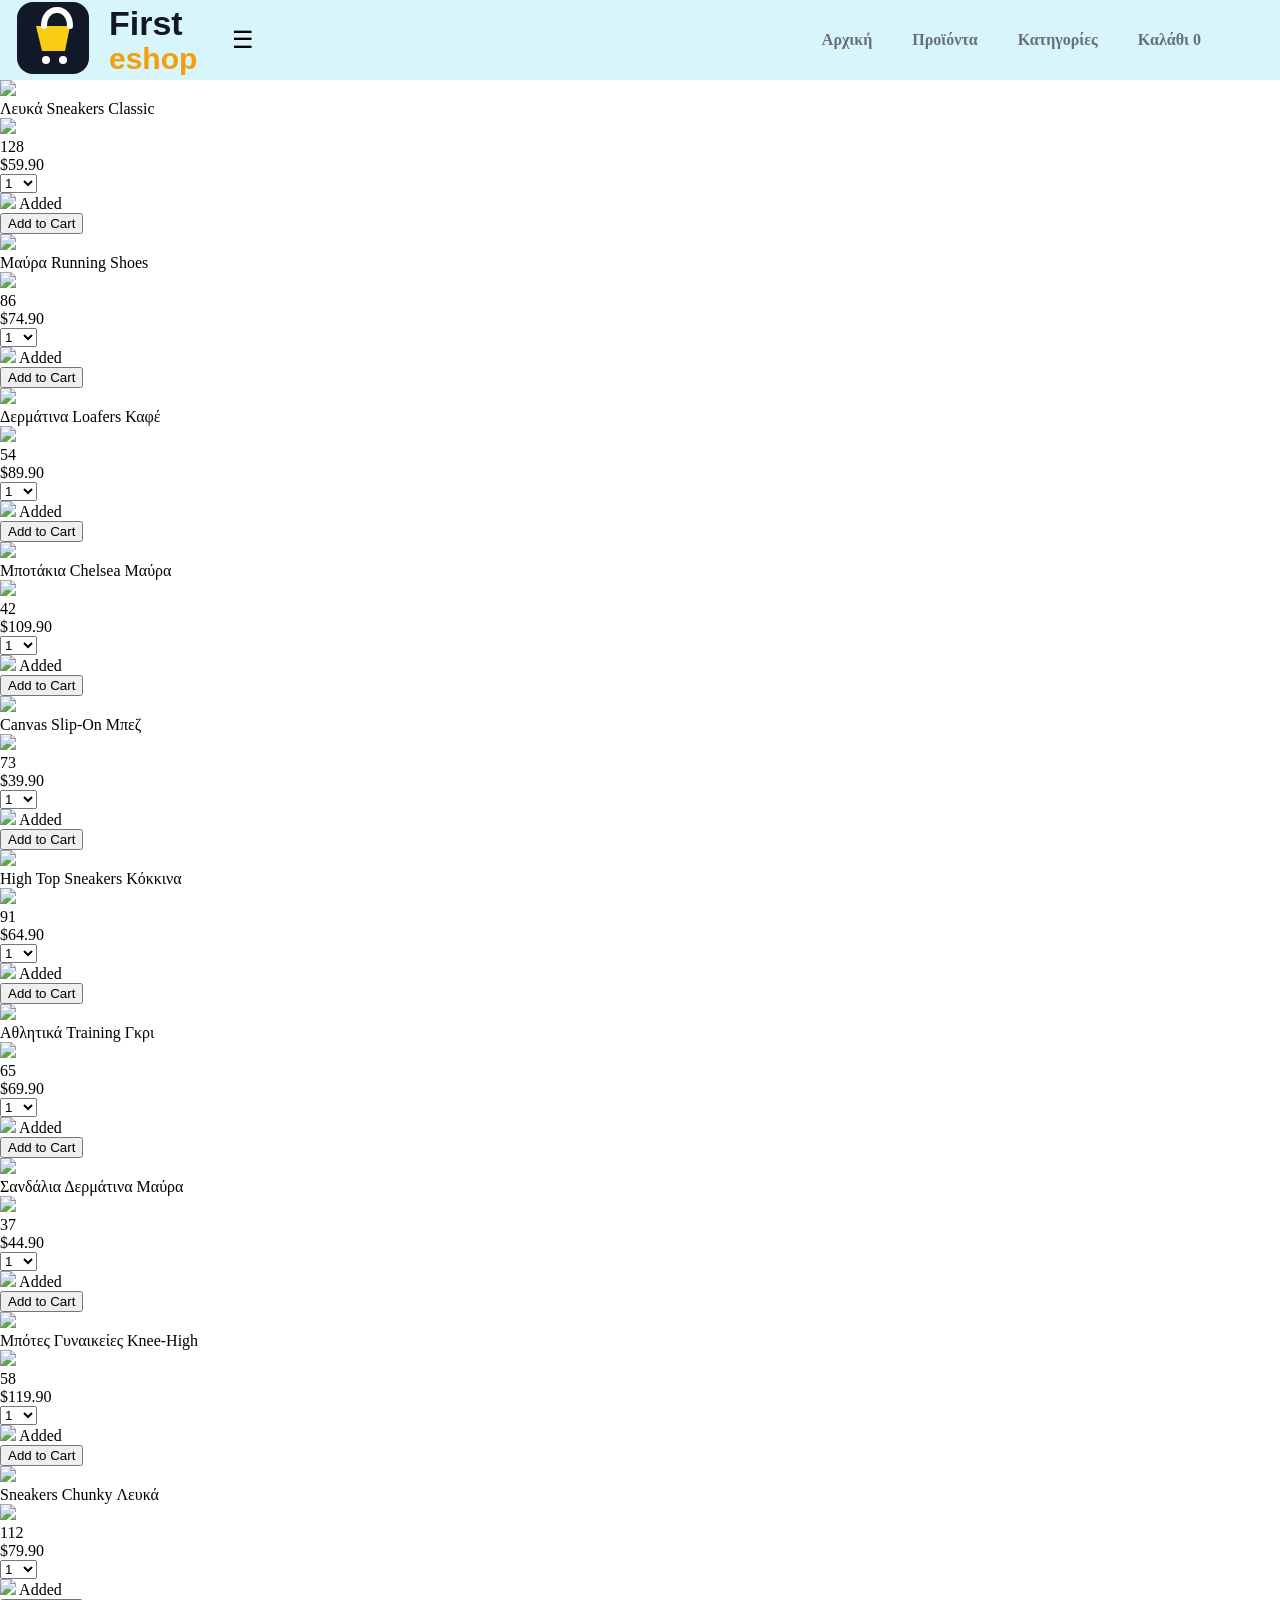
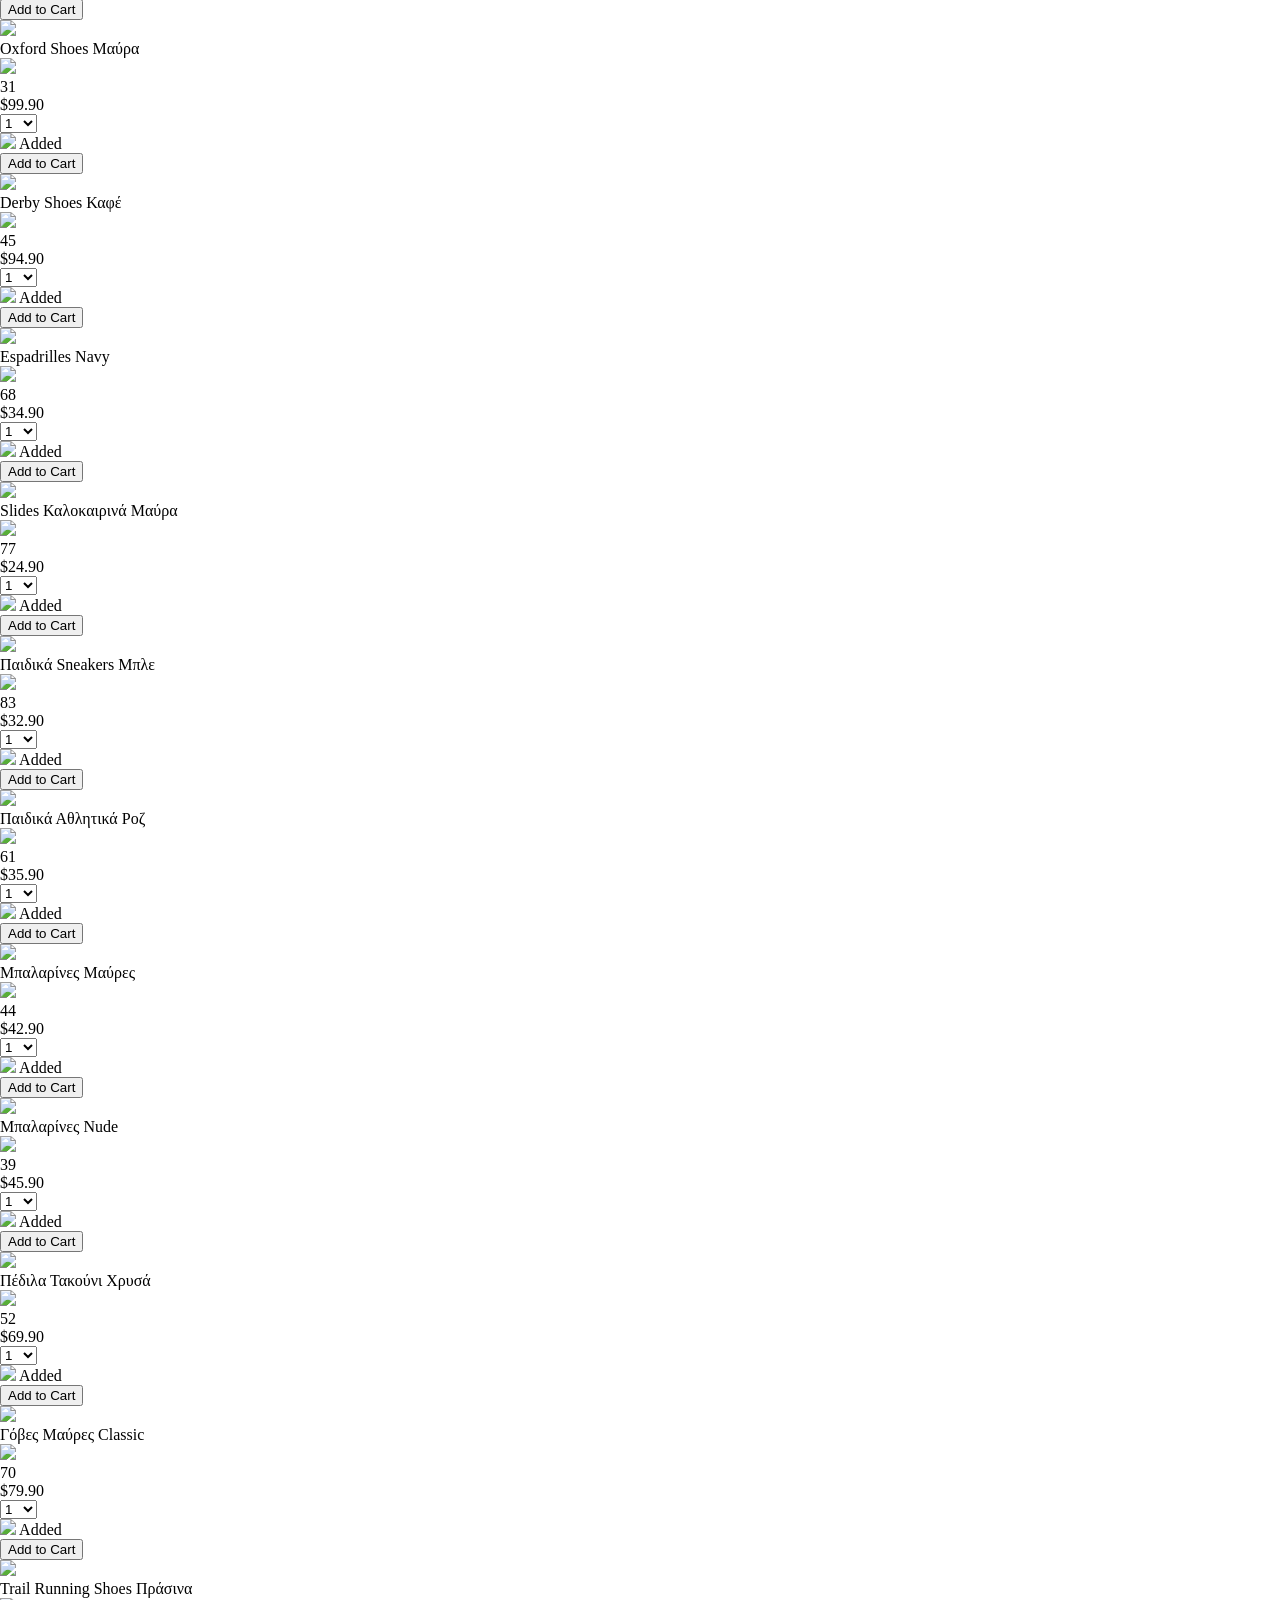
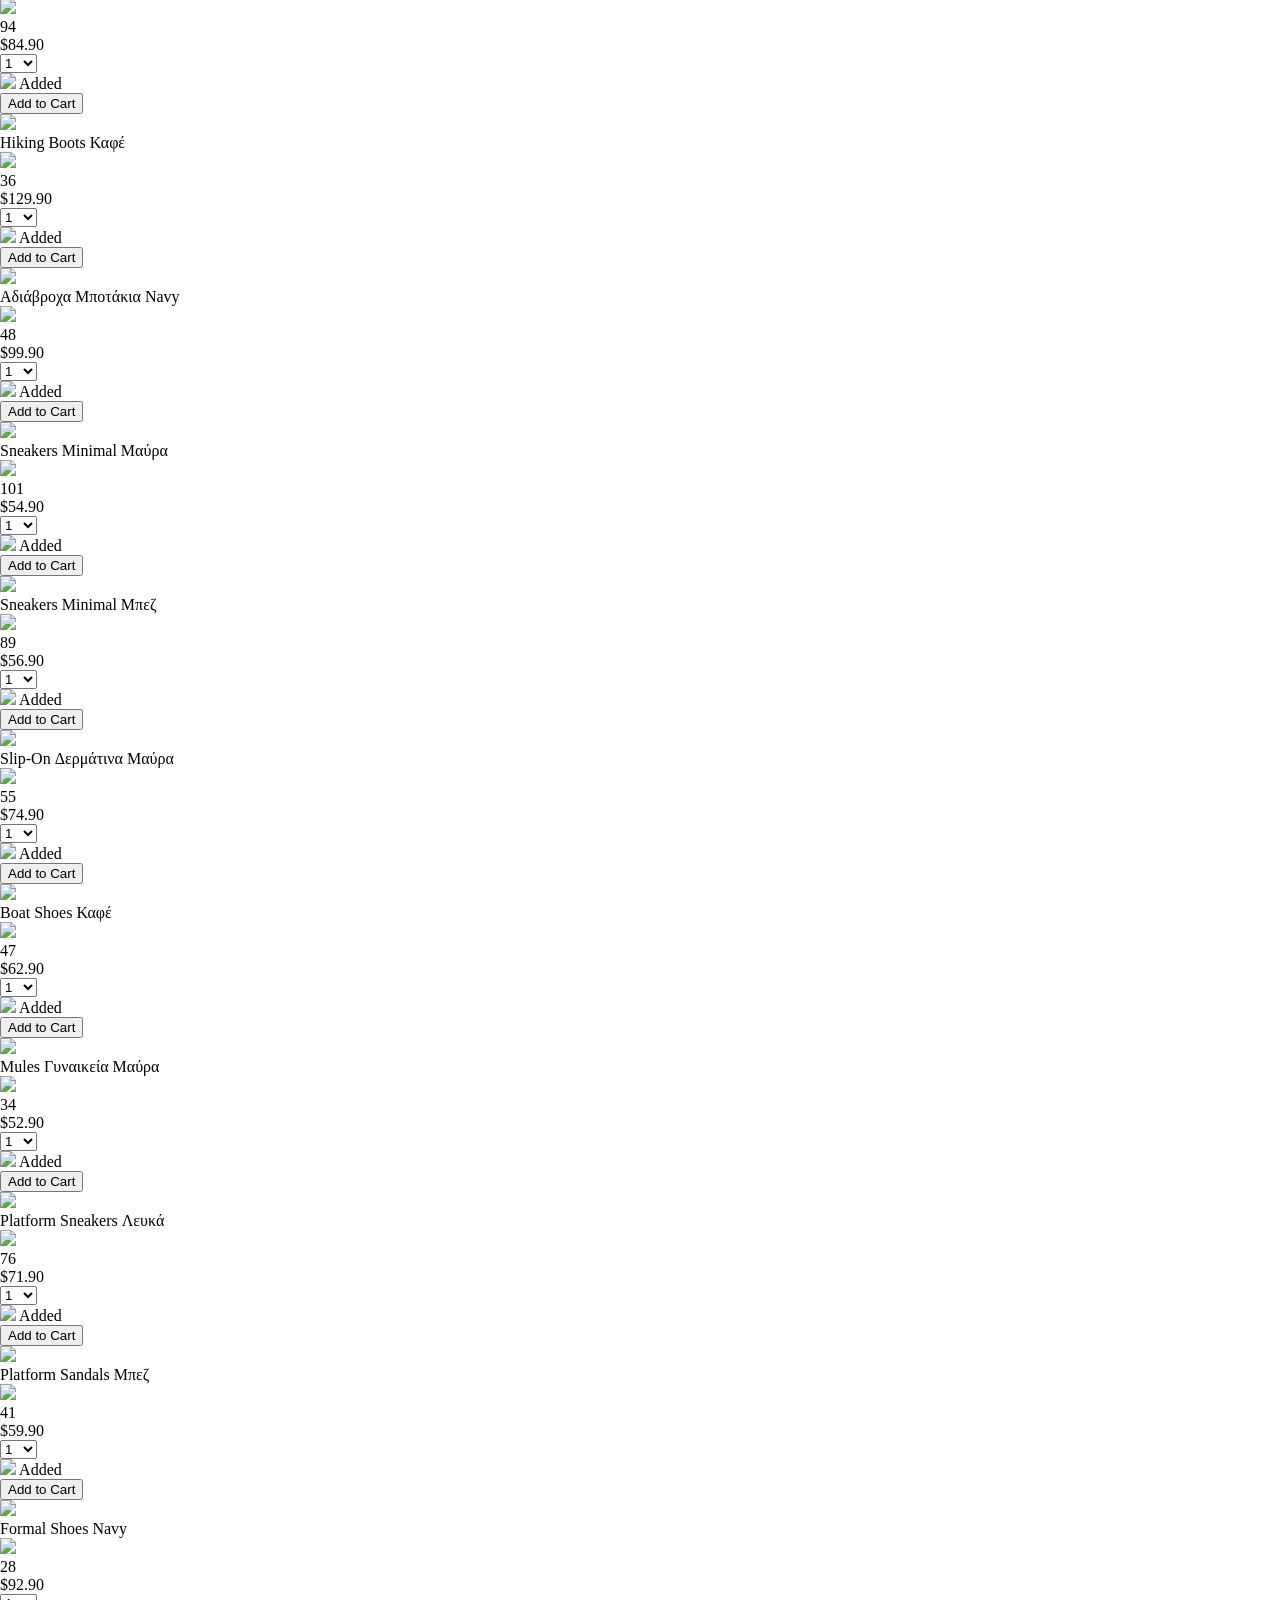
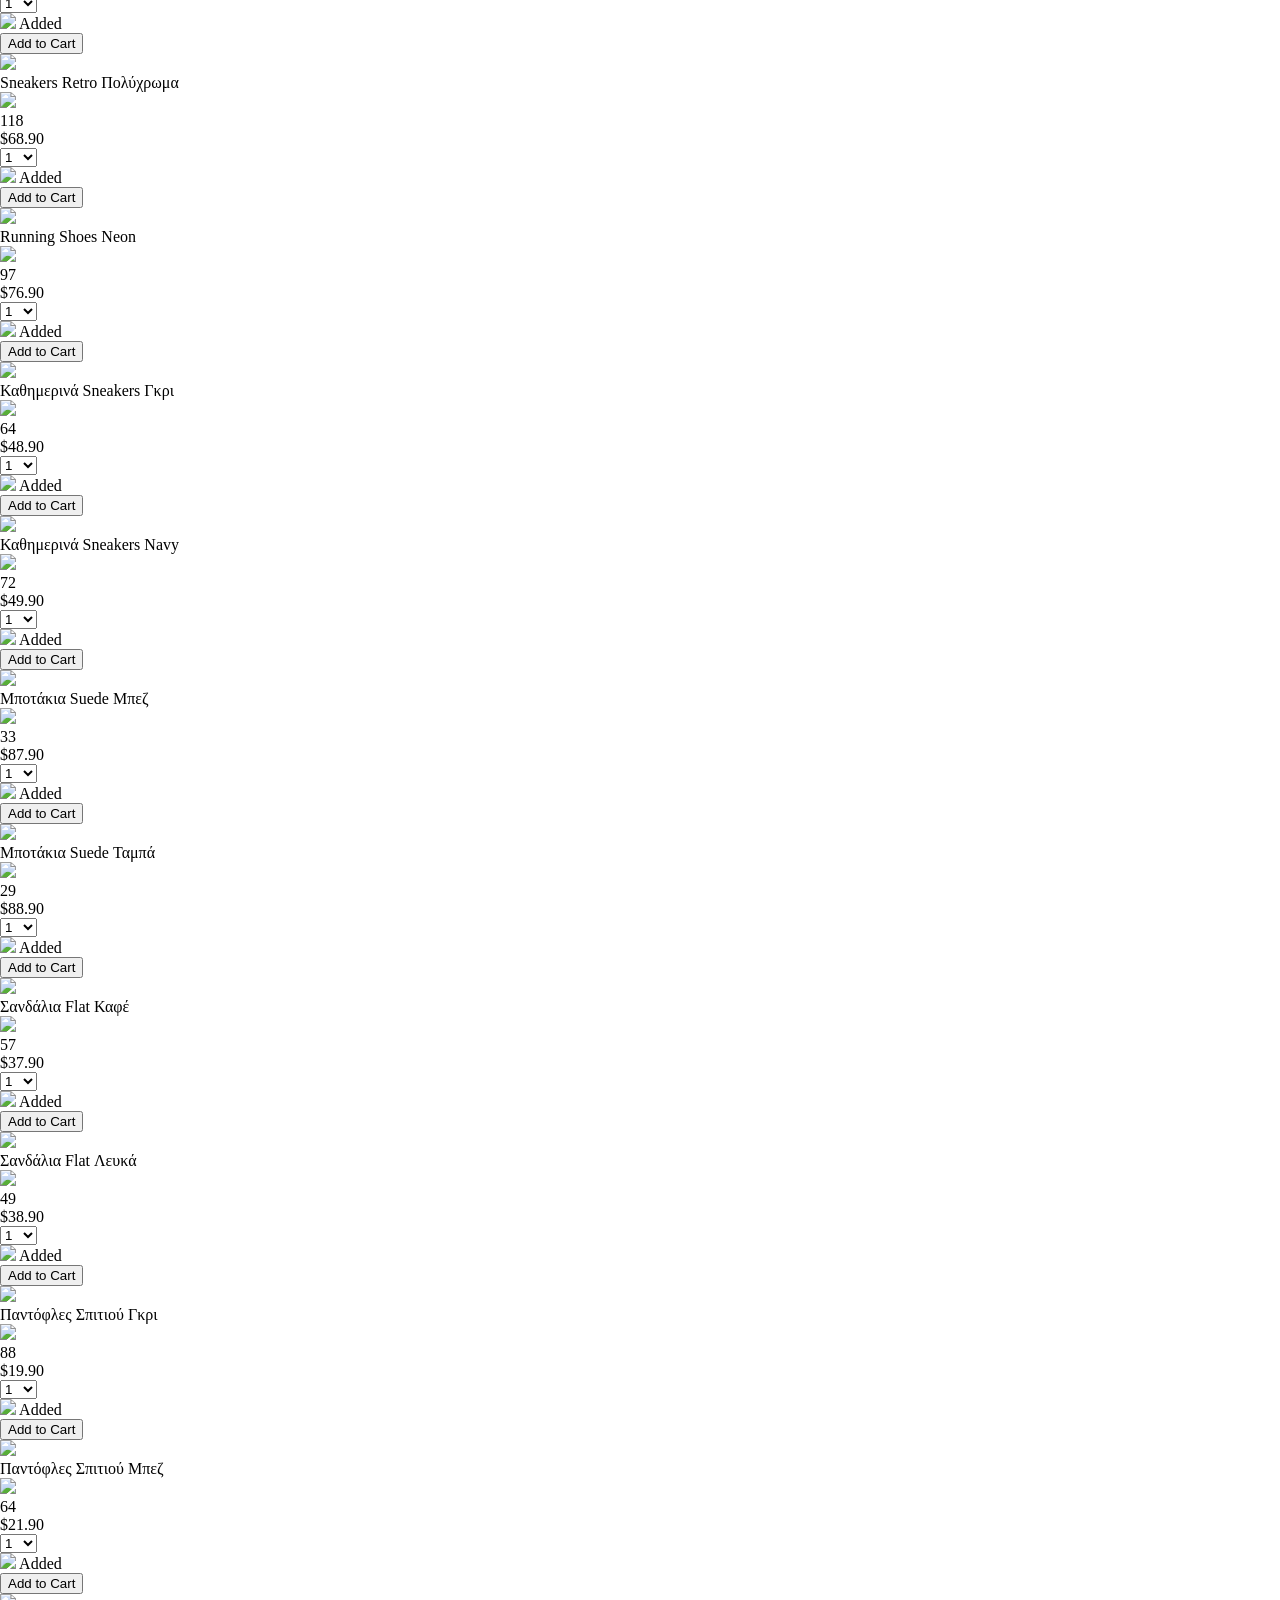
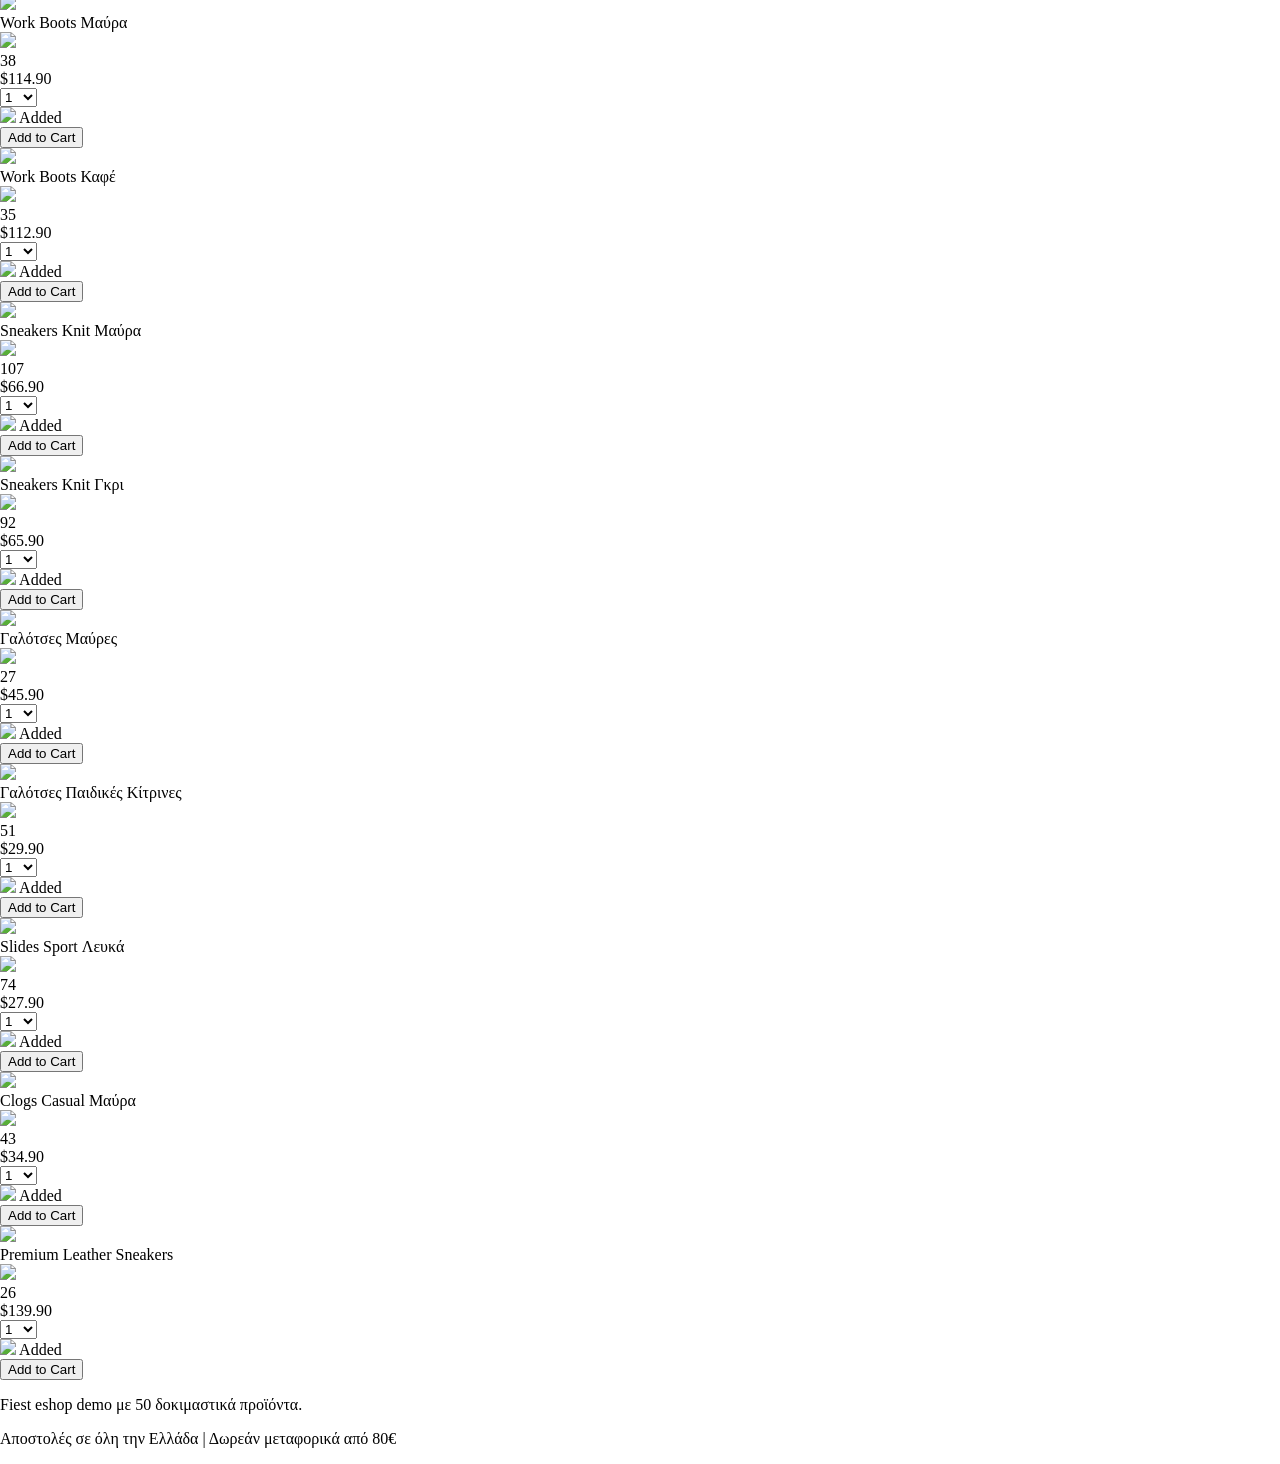
==== html/index.html @ 513ef684 "First steps" ====
<!doctype html>
<html lang="en">
<head>
  <meta charset="UTF-8">
  <meta name="viewport" content="width=device-width, initial-scale=1.0">
  <link rel="stylesheet" href="../styles/header.css">
  <title>Index</title>
</head>
<body>

   <header class="site-header">
    <div class="left-section-header"><a class="brand" href="#home" aria-label="Eshop αρχική">
      <img class="logo" src="../images/first-eshop-logo.svg" >
        
      </a>
      <button class="menu-toggle" id="menuToggle" aria-label="Άνοιγμα μενού" aria-expanded="false">☰</button></div>
      
      <nav class="main-nav" id="mainNav" aria-label="Κύριο μενού">
        <a href="#home">Αρχική</a>
        <a href="#products">Προϊόντα</a>
        <a href="#categories">Κατηγορίες</a>
        <a href="#cart">Καλάθι <span id="cartBadge" class="cart-badge">0</span></a>
      </nav>
    </header>

    <div class="product-grid">

    </div>

     <footer class="site-footer">
      <p>Fiest eshop demo με 50 δοκιμαστικά προϊόντα.</p>
      <p>Αποστολές σε όλη την Ελλάδα | Δωρεάν μεταφορικά από 80€</p>
    </footer>
    
    <script src="../scripts/index.js" type="module"></script>
</body>
</html>
---- styles/header.css ----
:root {
  --ink: #1f2528;
  --muted: #667075;
  --line: #d9dee0;
  --paper: #fffaf7;
  --surface: #ffffff;
  --coal: #121719;
  --coral: #d95546;
  --sage: #6d9275;
  --denim: #2f5c86;
  --gold: #bd8b2f;
  --shadow: 0 18px 45px rgba(31, 37, 40, 0.12);
}

.site-header{
  display:flex;
  align-items: center;
  position: sticky;
  background-color: rgb(215, 245, 250);
  min-height: 72px;
  justify-content: space-between;
  padding-left: 1vw;
  padding-right: 5vw;
  top: 0;
}

.left-section-header{
  display: flex;
  align-items: center;
  gap: 8px;
}

body {
  margin: 0;
  border-radius: 2px;
}

.main-nav{
  display: flex;
  gap:10px;
}

.main-nav a,
.menu-toggle{
  border-radius: 999px;
  background: transparent;
  cursor: pointer;
  border: 1px solid transparent;
  
}
.main-nav a:active{
  outline: 2px solid red;
  outline-offset: 3px;
}

.main-nav a {
  padding: 10px 14px;
  color: var(--muted);
  font-weight: 700;
}

* {
  box-sizing: border-box;
}

a {
  color: inherit;
  text-decoration: none;
}

.logo{
  width: 200px;
  height: auto;
  display: block;
  
}

.menu-toggle{
  width: 44px;
  height: 44px;
  font-size: 24px;
  display: flex;
  align-items: center;
  justify-content: center;
}
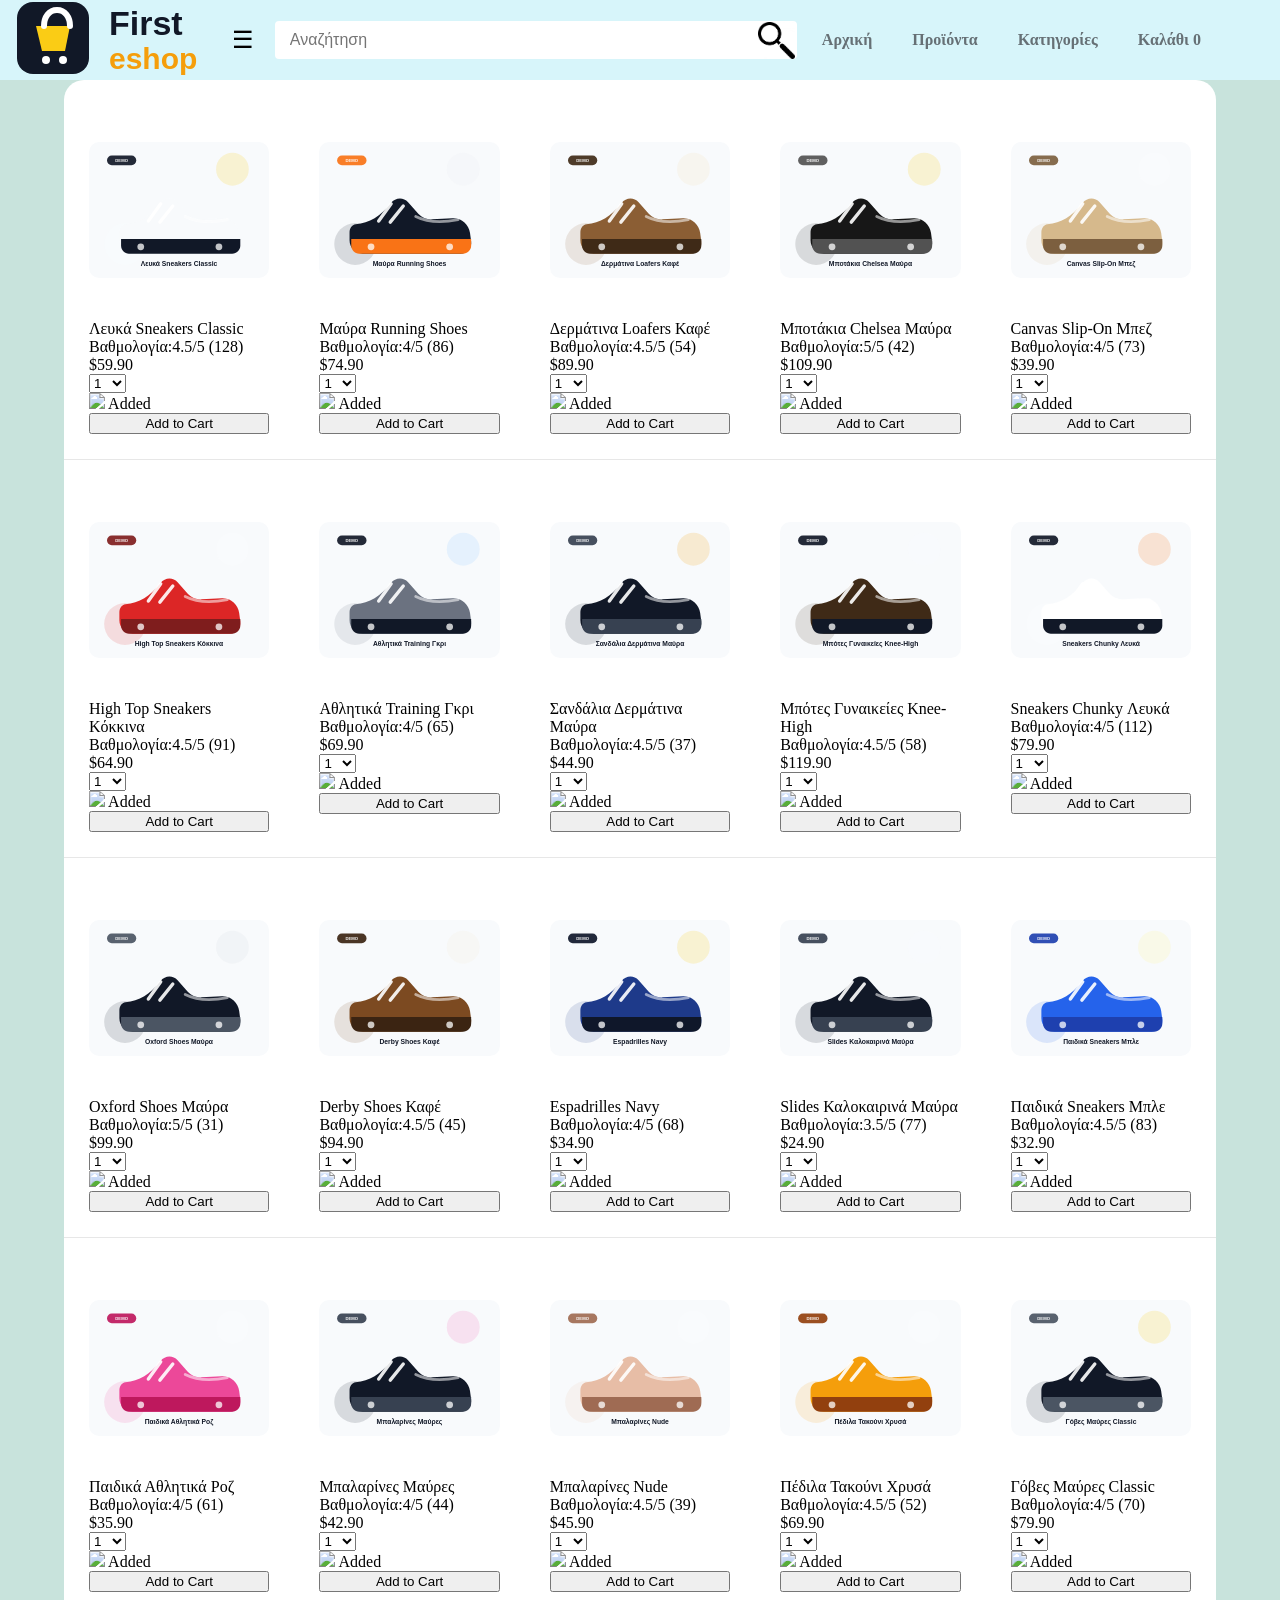
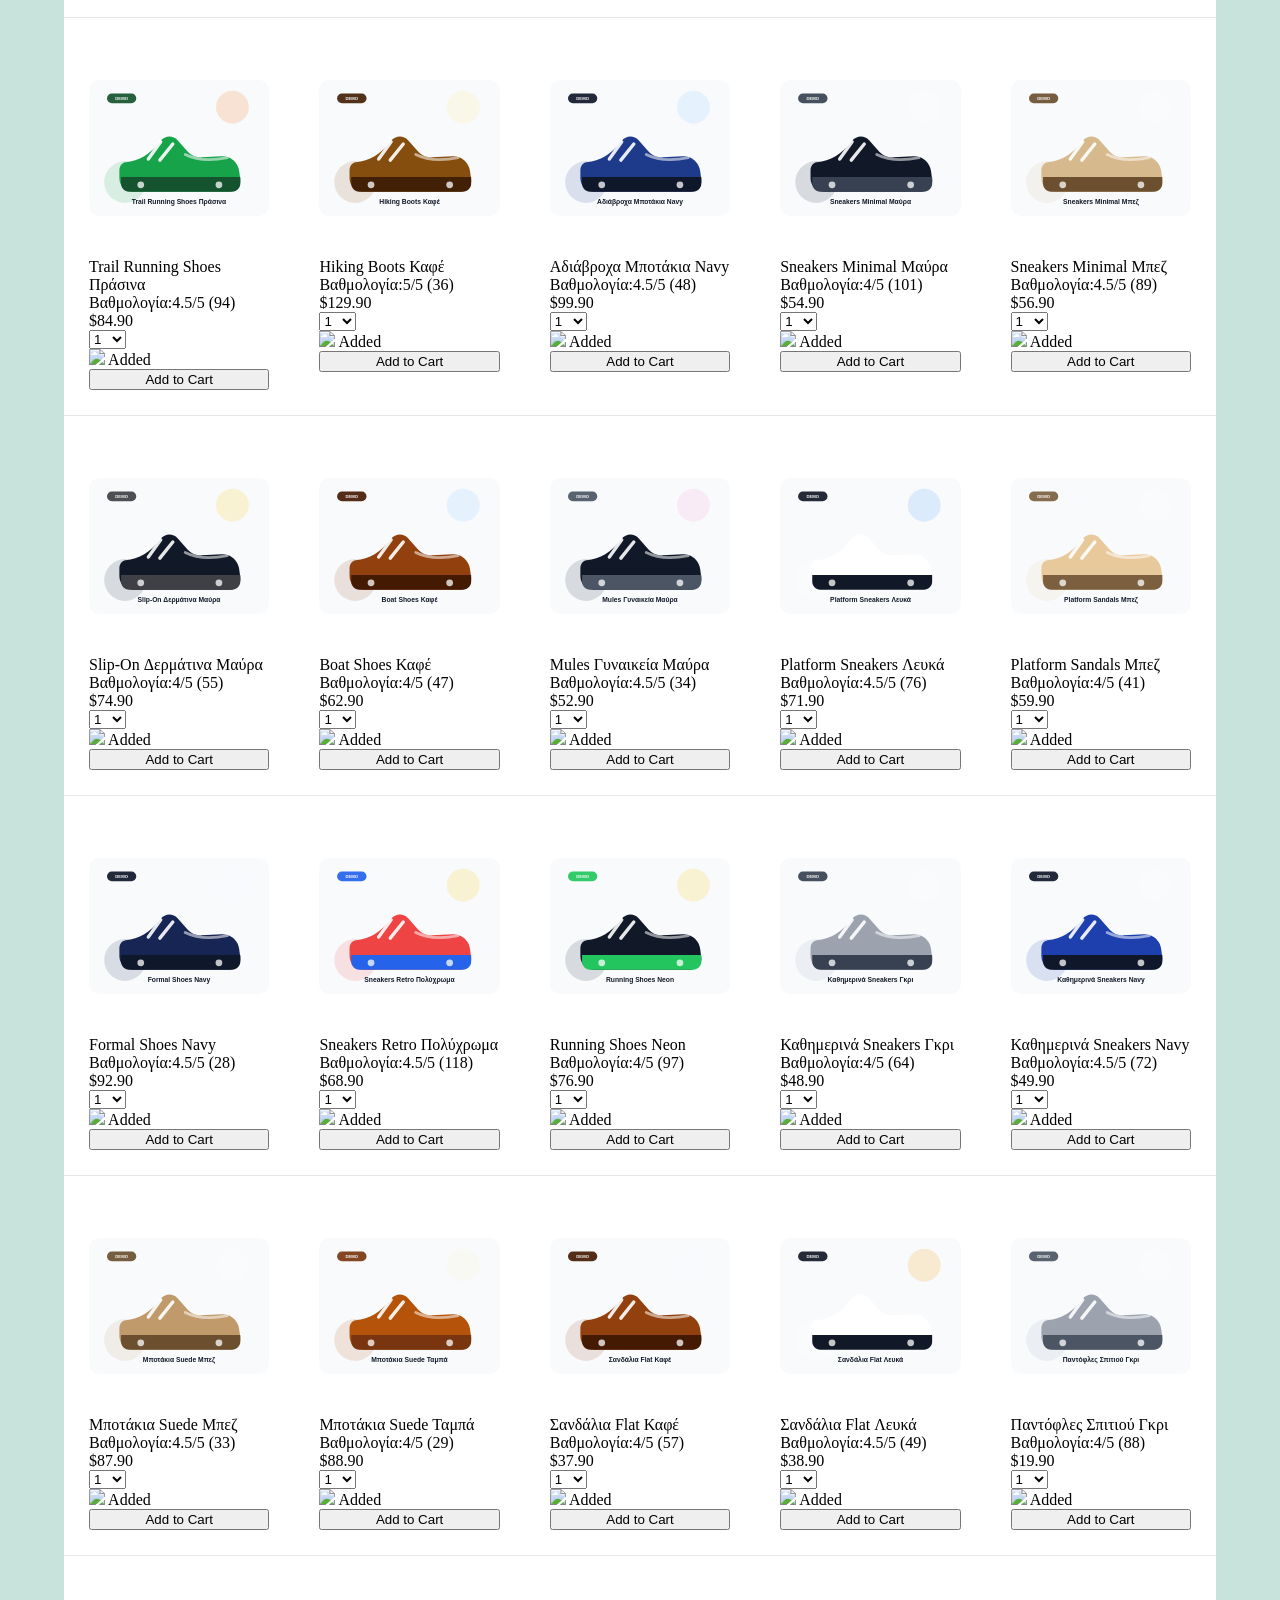
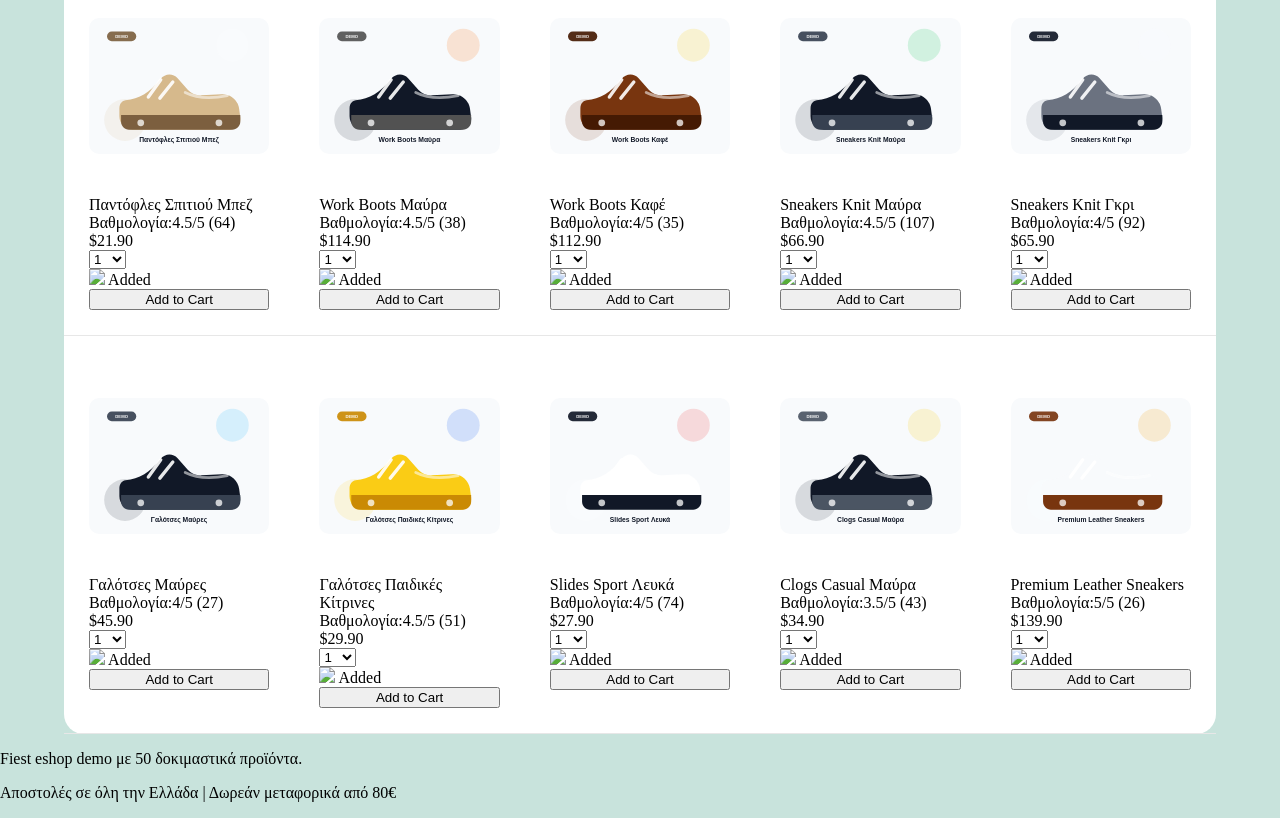
==== commit eb17cd76: "A stable stage" ====
--- a/html/index.html
+++ b/html/index.html
@@ -4,6 +4,7 @@
   <meta charset="UTF-8">
   <meta name="viewport" content="width=device-width, initial-scale=1.0">
   <link rel="stylesheet" href="../styles/header.css">
+  <link rel="stylesheet" href="../styles/index.css">
   <title>Index</title>
 </head>
 <body>
@@ -14,16 +15,20 @@
         
       </a>
       <button class="menu-toggle" id="menuToggle" aria-label="Άνοιγμα μενού" aria-expanded="false">☰</button></div>
-      
+      <div class ="search-box">
+        <input class="search-bar" type="text" placeholder ="Αναζήτηση" >
+        <button onclick="console.log('hello');" class="search-button"><img class="search-icon" src="../images/search-button.png" ></button>
+      </div>
+
       <nav class="main-nav" id="mainNav" aria-label="Κύριο μενού">
-        <a href="#home">Αρχική</a>
-        <a href="#products">Προϊόντα</a>
-        <a href="#categories">Κατηγορίες</a>
+        <a class= "nav1" href="#home">Αρχική</a>
+        <a class= "nav1" href="#products">Προϊόντα</a>
+        <a class= "nav1" href="#categories">Κατηγορίες</a>
         <a href="#cart">Καλάθι <span id="cartBadge" class="cart-badge">0</span></a>
       </nav>
     </header>
 
-    <div class="product-grid">
+    <div class="products-grid">
 
     </div>
 
--- a/styles/header.css
+++ b/styles/header.css
@@ -30,10 +30,7 @@
   gap: 8px;
 }
 
-body {
-  margin: 0;
-  border-radius: 2px;
-}
+
 
 .main-nav{
   display: flex;
@@ -82,4 +79,143 @@
   display: flex;
   align-items: center;
   justify-content: center;
-}+}
+
+@media (max-width: 900px) {
+  .site-header {
+    padding-left: 12px;
+    padding-right: 12px;
+  }
+
+  .logo {
+    width: 150px;
+  }
+
+  .main-nav {
+    gap: 4px;
+    margin-right:10%;
+  }
+
+  .main-nav .nav1 {
+    display:none;
+  }
+}
+
+@media (max-width: 700px) {
+  .site-header {
+    min-height: 64px;
+    padding-left: 10px;
+    padding-right: 10px;
+  }
+
+  .logo {
+    width: 120px;
+  }
+
+  .menu-toggle {
+    width: 40px;
+    height: 40px;
+    font-size: 22px;
+  }
+
+  .main-nav {
+    gap: 2px;
+  }
+
+  .main-nav a {
+    padding: 7px 8px;
+    font-size: 12px;
+  }
+}
+
+@media (max-width: 575px) {
+  .site-header {
+    padding-left: 8px;
+    padding-right: 8px;
+  }
+
+  .logo {
+    width: 90px;
+  }
+
+  .main-nav {
+    display: flex;
+    gap: 2px;
+  }
+
+  .main-nav a {
+    font-size: 10px;
+    padding: 6px 4px;
+  }
+  .search-bar,.search-button{
+    display:none;
+  }
+}
+
+@media (max-width: 420px) {
+  .site-header {
+    padding-left: 6px;
+    padding-right: 6px;
+  }
+
+  .logo {
+    width: 78px;
+  }
+
+  .left-section-header {
+    gap: 4px;
+  }
+
+  .main-nav {
+    display: flex;
+    gap: 1px;
+  }
+
+  .main-nav a {
+    font-size: 9px;
+    padding: 5px 3px;
+  }
+
+  .cart-badge {
+    font-size: 9px;
+  }
+
+}
+.search-box{
+  flex: 1;
+  max-width: 850px;
+  margin-left: 10px;
+  margin-right: 10px;
+  display: flex;
+}
+
+.search-bar{
+ 
+  flex: 1;
+  width: 0;
+  font-size: 16px;
+  height: 38px;
+  padding-left: 15px;
+  border: none;
+  border-top-left-radius: 4px;
+  border-bottom-left-radius: 4px;
+  border-top-right-radius: 0;
+  border-bottom-right-radius: 0
+}
+.search-button{
+ background-color: white;
+  border: none;
+  width: 45px;
+  height: 38px;
+  border-top-right-radius: 4px;
+  border-bottom-right-radius: 4px;
+  flex-shrink: 0;
+
+}
+
+
+.search-icon{
+  height: 38px;
+  padding-bottom: 1px;
+  cursor: pointer;
+}
--- a/styles/index.css
+++ b/styles/index.css
@@ -0,0 +1,98 @@
+body {
+  margin: 0;
+  background-color: rgba(0, 128, 96, 0.217);
+  
+}
+
+.products-grid {
+  display: grid;
+  grid-template-columns: repeat(8, 1fr);
+  width: 90%;
+  background-color: white;
+  margin: 0 auto;
+  border-radius: 20px;
+  max-width: 100%;
+}
+
+@media (max-width: 2000px) {
+  .products-grid {
+    grid-template-columns: repeat(7, 1fr);
+    
+  }
+}
+
+/* This @media means when the screen width is 1600px or
+   less, we will divide the grid into 6 columns. */
+@media (max-width: 1600px) {
+  .products-grid {
+    grid-template-columns: repeat(6, 1fr);
+    
+  }
+}
+
+@media (max-width: 1300px) {
+  .products-grid {
+    grid-template-columns: repeat(5, 1fr);
+    
+  }
+}
+
+@media (max-width: 1000px) {
+  .products-grid {
+    grid-template-columns: repeat(4, 1fr);
+    
+  }
+}
+
+@media (max-width: 800px) {
+  .products-grid {
+    grid-template-columns: repeat(3, 1fr);
+    
+  }
+}
+
+@media (max-width: 575px) {
+  .products-grid {
+    grid-template-columns: repeat(2, 1fr);
+    
+  }
+}
+
+@media (max-width: 450px) {
+  .products-grid {
+    grid-template-columns: 1fr;
+    
+  }
+}
+
+.product-container{
+  padding-top: 40px;
+  padding-bottom: 25px;
+  padding-left: 25px;
+  padding-right: 25px;
+
+   
+  border-bottom: 1px solid rgb(231, 231, 231);
+
+  display: flex;
+  flex-direction: column;
+}
+
+.product-image-container {
+  display: flex;
+  justify-content: center;
+  align-items: center;
+
+  height: 180px;
+  margin-bottom: 20px;
+ 
+}
+
+.product-image {
+  /* Images will overflow their container by default. To
+    prevent this, we set max-width and max-height to 100%
+    so they stay inside their container. */
+  max-width: 100%;
+  max-height: 100%;
+}
+
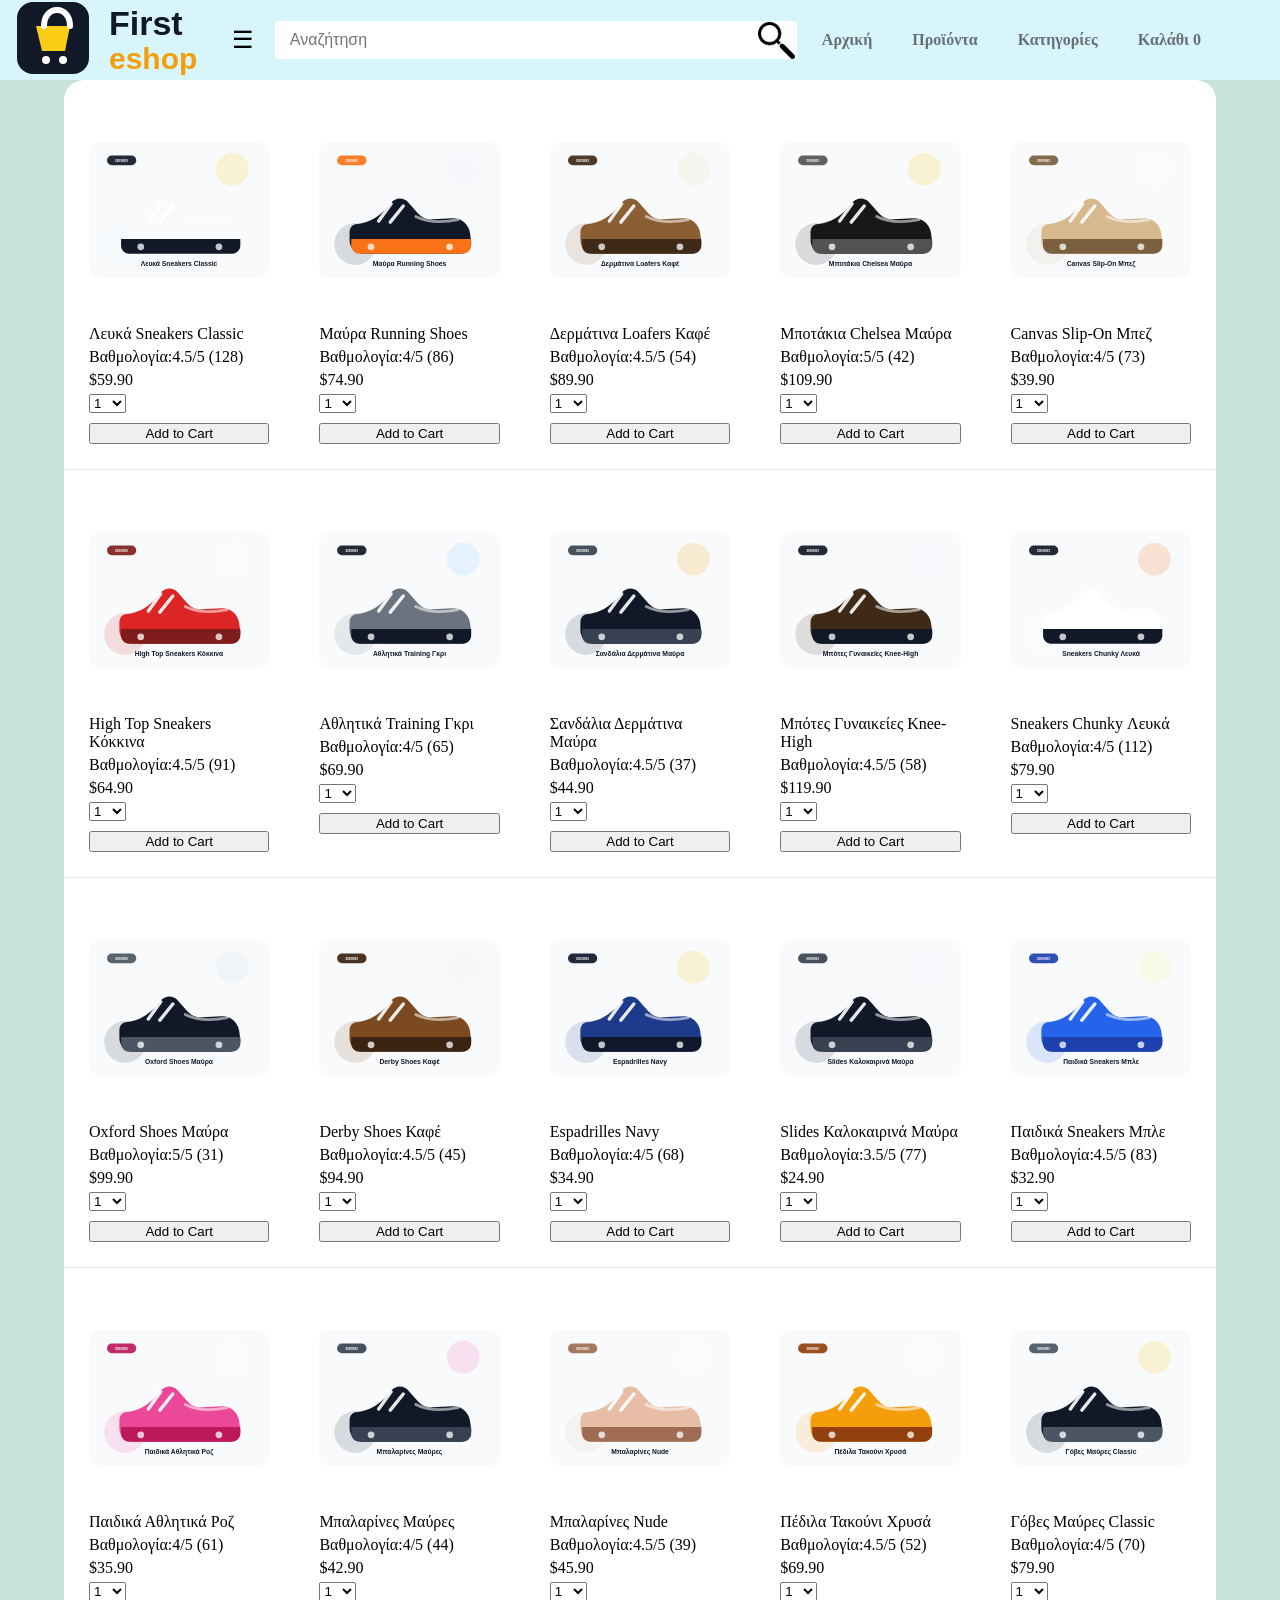
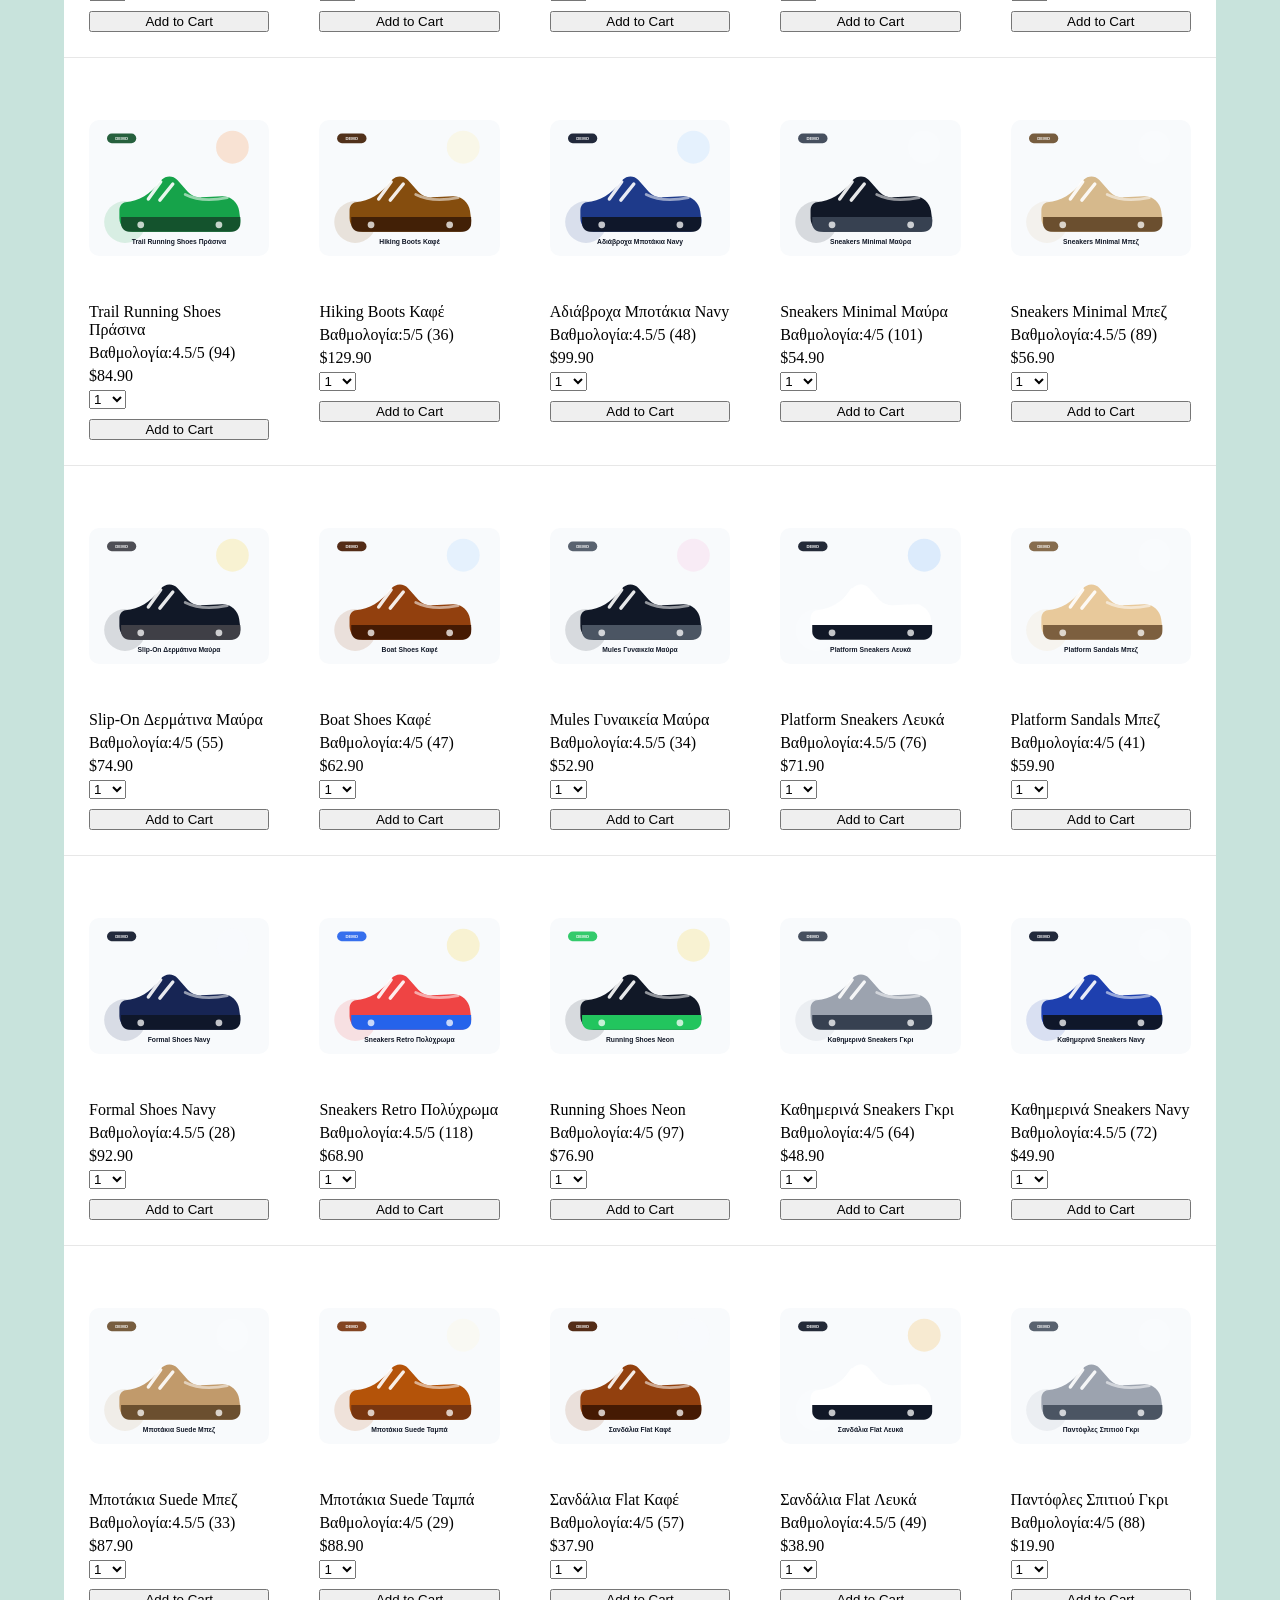
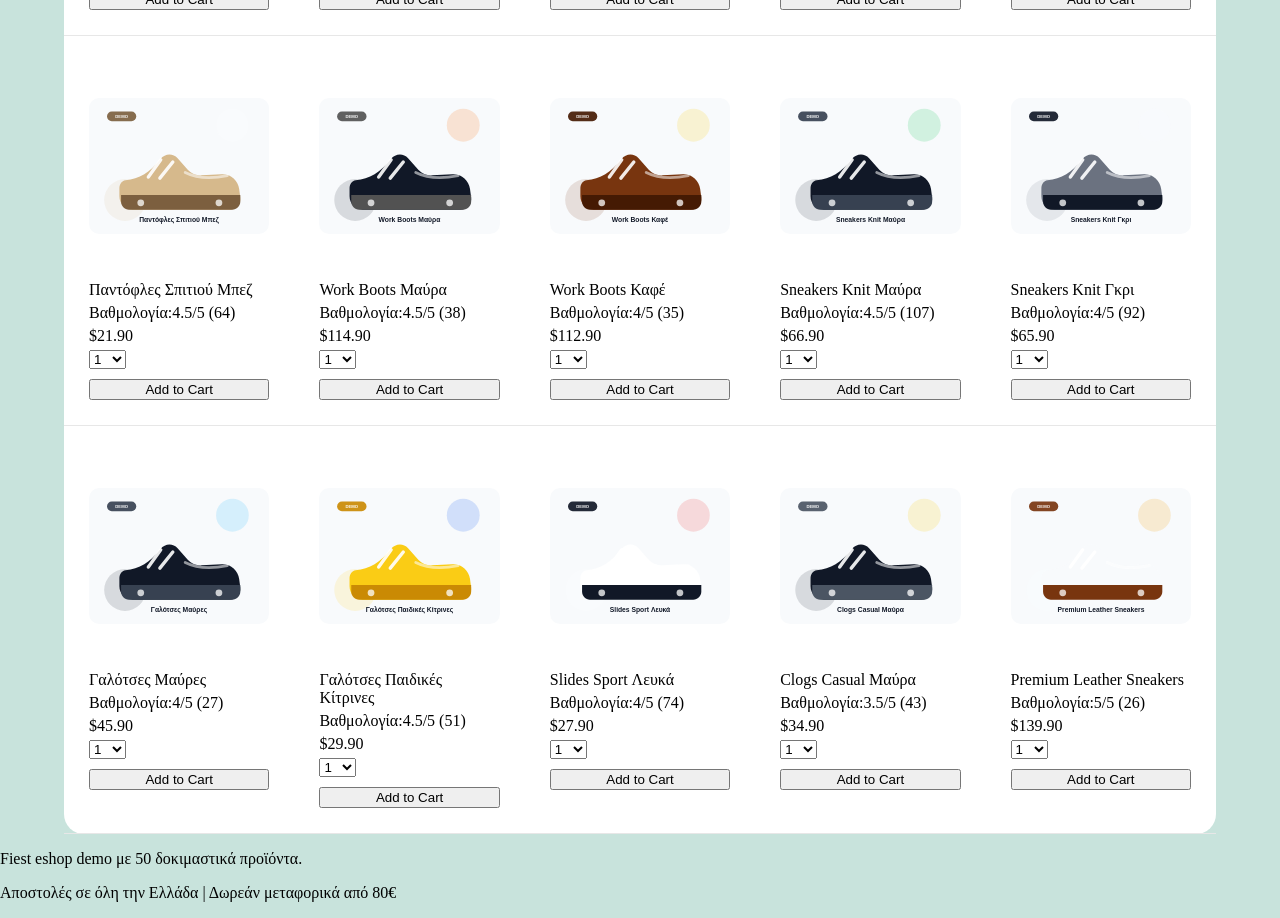
==== commit 8a690d44: "added button and add to cart" ====
--- a/html/index.html
+++ b/html/index.html
@@ -24,7 +24,7 @@
         <a class= "nav1" href="#home">Αρχική</a>
         <a class= "nav1" href="#products">Προϊόντα</a>
         <a class= "nav1" href="#categories">Κατηγορίες</a>
-        <a href="#cart">Καλάθι <span id="cartBadge" class="cart-badge">0</span></a>
+        <a href="#cart">Καλάθι <span id="cartBadge" class="js-cart-quantity">0</span></a>
       </nav>
     </header>
 
--- a/styles/header.css
+++ b/styles/header.css
@@ -147,12 +147,10 @@
     font-size: 10px;
     padding: 6px 4px;
   }
-  .search-bar,.search-button{
-    display:none;
-  }
-}
-
-@media (max-width: 420px) {
+  
+}
+
+@media (max-width: 350px) {
   .site-header {
     padding-left: 6px;
     padding-right: 6px;
@@ -180,6 +178,9 @@
     font-size: 9px;
   }
 
+  .search-bar,.search-button{
+    display:none;
+  }
 }
 .search-box{
   flex: 1;
--- a/styles/index.css
+++ b/styles/index.css
@@ -76,6 +76,7 @@
 
   display: flex;
   flex-direction: column;
+  gap:5px;
 }
 
 .product-image-container {
@@ -96,3 +97,22 @@
   max-height: 100%;
 }
 
+.added-icon {
+  width: 90px;
+  height: auto;
+  margin-right:0px;
+  
+}
+
+.added-to-cart-inactive{
+  display: none;
+}
+
+.added-to-cart-active{
+  display:block;
+}
+
+.product-quantity-container{
+  display:flex;
+  gap: 10px;
+}
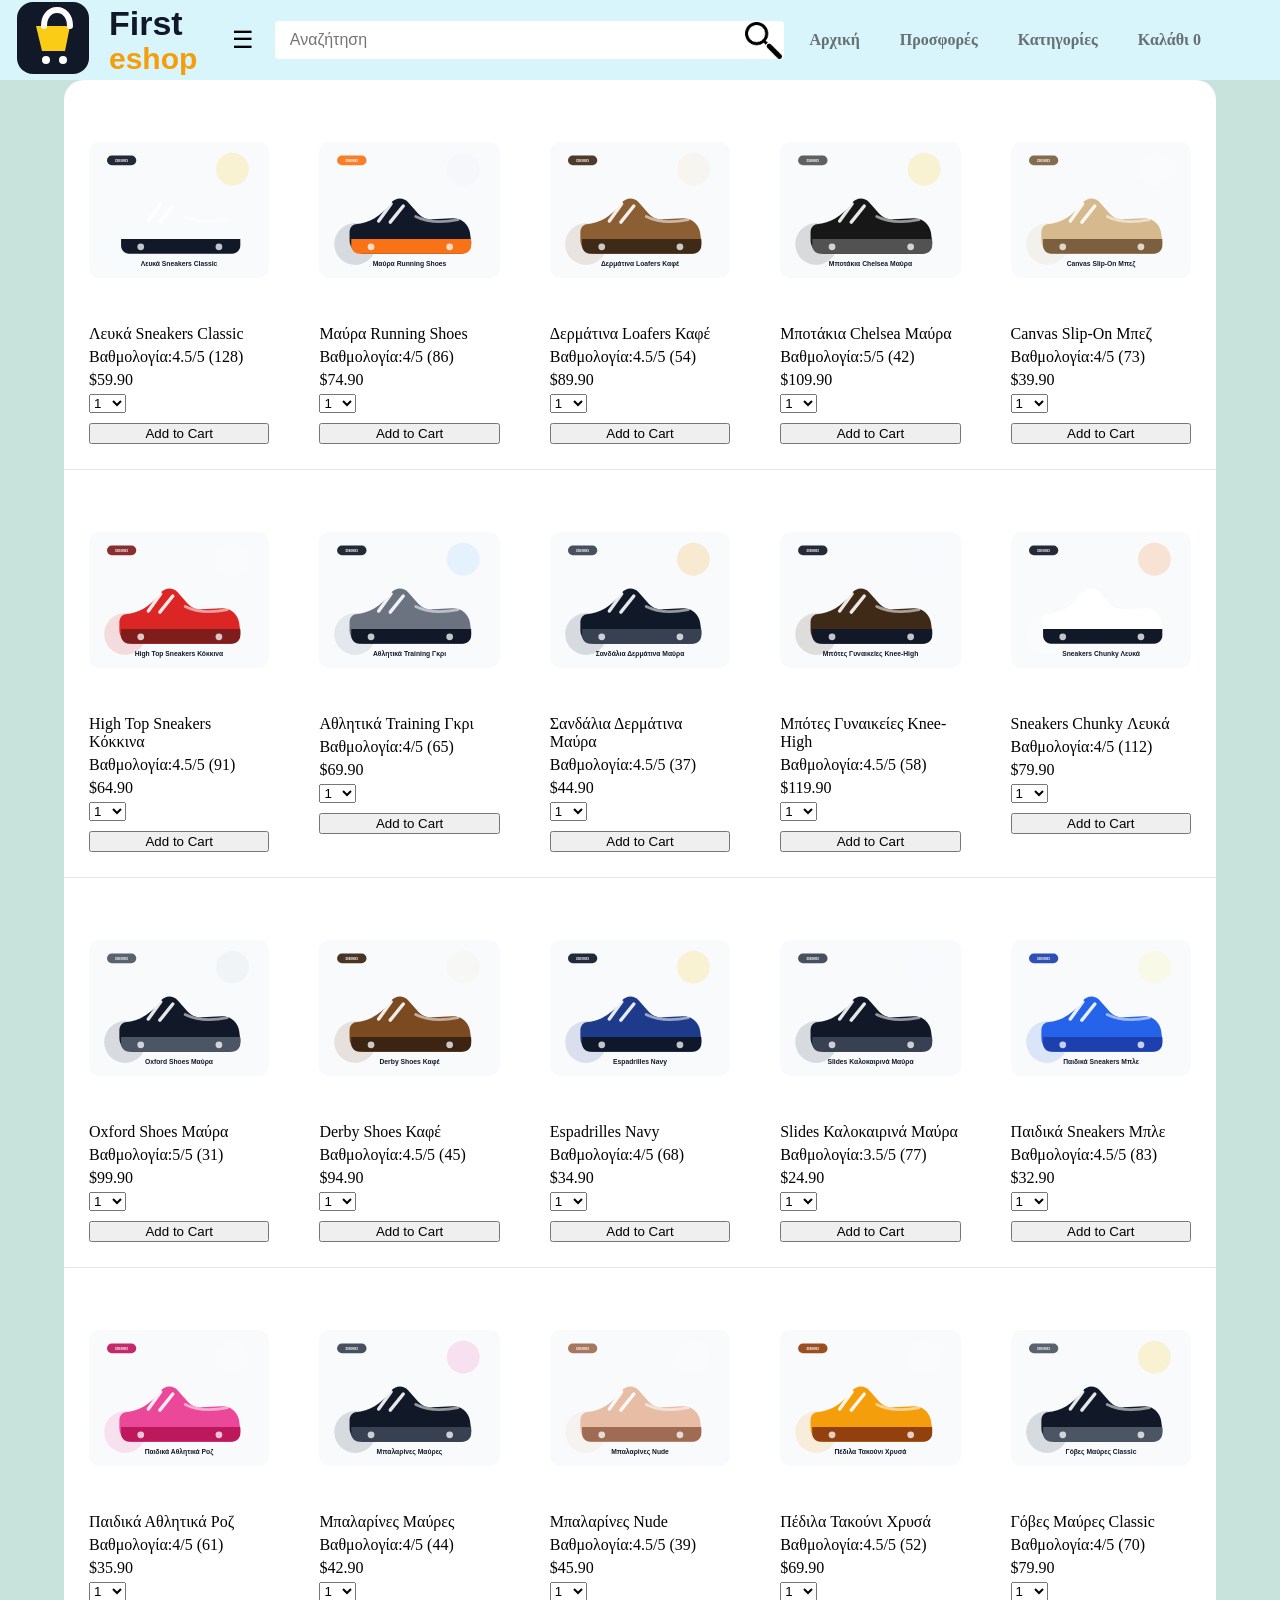
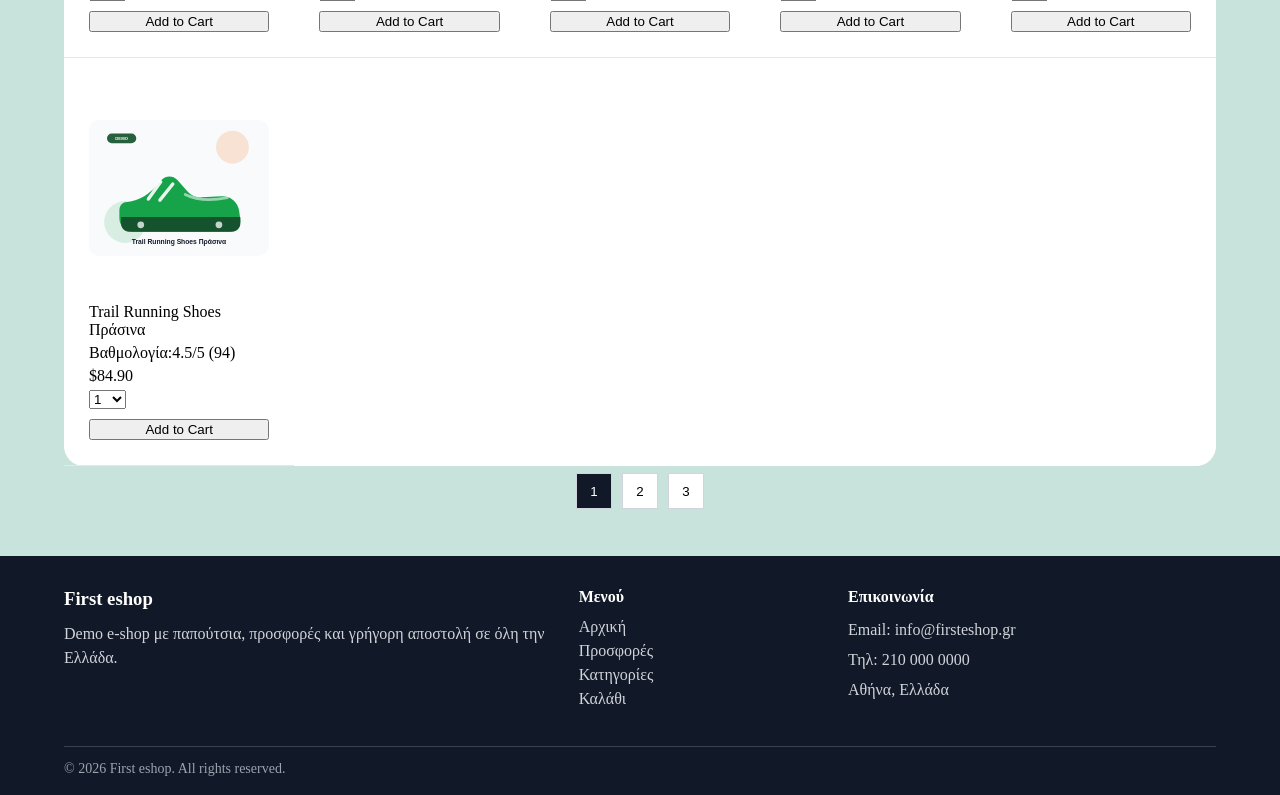
==== commit cd6feffb: "Fully functional quantities and pagination" ====
--- a/html/index.html
+++ b/html/index.html
@@ -9,34 +9,17 @@
 </head>
 <body>
 
-   <header class="site-header">
-    <div class="left-section-header"><a class="brand" href="#home" aria-label="Eshop αρχική">
-      <img class="logo" src="../images/first-eshop-logo.svg" >
-        
-      </a>
-      <button class="menu-toggle" id="menuToggle" aria-label="Άνοιγμα μενού" aria-expanded="false">☰</button></div>
-      <div class ="search-box">
-        <input class="search-bar" type="text" placeholder ="Αναζήτηση" >
-        <button onclick="console.log('hello');" class="search-button"><img class="search-icon" src="../images/search-button.png" ></button>
-      </div>
+  <header class="site-header">
+  </header>
+  
+  <div class="products-grid">
+  </div>
+  <div class="pagination js-pagination"></div>
+  <footer class="site-footer">
+  </footer>
 
-      <nav class="main-nav" id="mainNav" aria-label="Κύριο μενού">
-        <a class= "nav1" href="#home">Αρχική</a>
-        <a class= "nav1" href="#products">Προϊόντα</a>
-        <a class= "nav1" href="#categories">Κατηγορίες</a>
-        <a href="#cart">Καλάθι <span id="cartBadge" class="js-cart-quantity">0</span></a>
-      </nav>
-    </header>
+    <script src ="../scripts/header-footer.js"></script>
+    <script src="../scripts/index.js" type="module"></script>
 
-    <div class="products-grid">
-
-    </div>
-
-     <footer class="site-footer">
-      <p>Fiest eshop demo με 50 δοκιμαστικά προϊόντα.</p>
-      <p>Αποστολές σε όλη την Ελλάδα | Δωρεάν μεταφορικά από 80€</p>
-    </footer>
-    
-    <script src="../scripts/index.js" type="module"></script>
 </body>
 </html>
--- a/styles/header.css
+++ b/styles/header.css
@@ -220,3 +220,57 @@
   padding-bottom: 1px;
   cursor: pointer;
 }
+
+/*this is for the footer*/
+
+.site-footer {
+  margin-top: 40px;
+  padding: 32px 5vw 18px;
+  background-color: #111827;
+  color: white;
+
+  display: grid;
+  grid-template-columns: 2fr 1fr 1.5fr;
+  gap: 24px;
+}
+
+.footer-section h3,
+.footer-section h4 {
+  margin: 0 0 12px;
+}
+
+.footer-section p {
+  margin: 6px 0;
+  color: #d1d5db;
+  line-height: 1.5;
+}
+
+.footer-section a {
+  display: block;
+  margin: 6px 0;
+  color: #d1d5db;
+  text-decoration: none;
+}
+
+.footer-section a:hover {
+  color: #facc15;
+}
+
+.footer-bottom {
+  grid-column: 1 / -1;
+  border-top: 1px solid #374151;
+  padding-top: 14px;
+  margin-top: 8px;
+  color: #9ca3af;
+  font-size: 14px;
+}
+
+.footer-bottom p {
+  margin: 0;
+}
+
+@media (max-width: 700px) {
+  .site-footer {
+    grid-template-columns: 1fr;
+  }
+}
--- a/styles/index.css
+++ b/styles/index.css
@@ -115,4 +115,26 @@
 .product-quantity-container{
   display:flex;
   gap: 10px;
+}
+
+.pagination{
+  display: flex;
+  width:max-width;
+  justify-content: center;
+  align-items: center;
+  height:50px;
+  gap:10px;
+}
+
+.pagination-button{
+   width: 36px;
+  height: 36px;
+  border: 1px solid #d1d5db;
+  background: white;
+  cursor: pointer;
+}
+
+.pagination-button.active {
+  background: #111827;
+  color: white;
 }
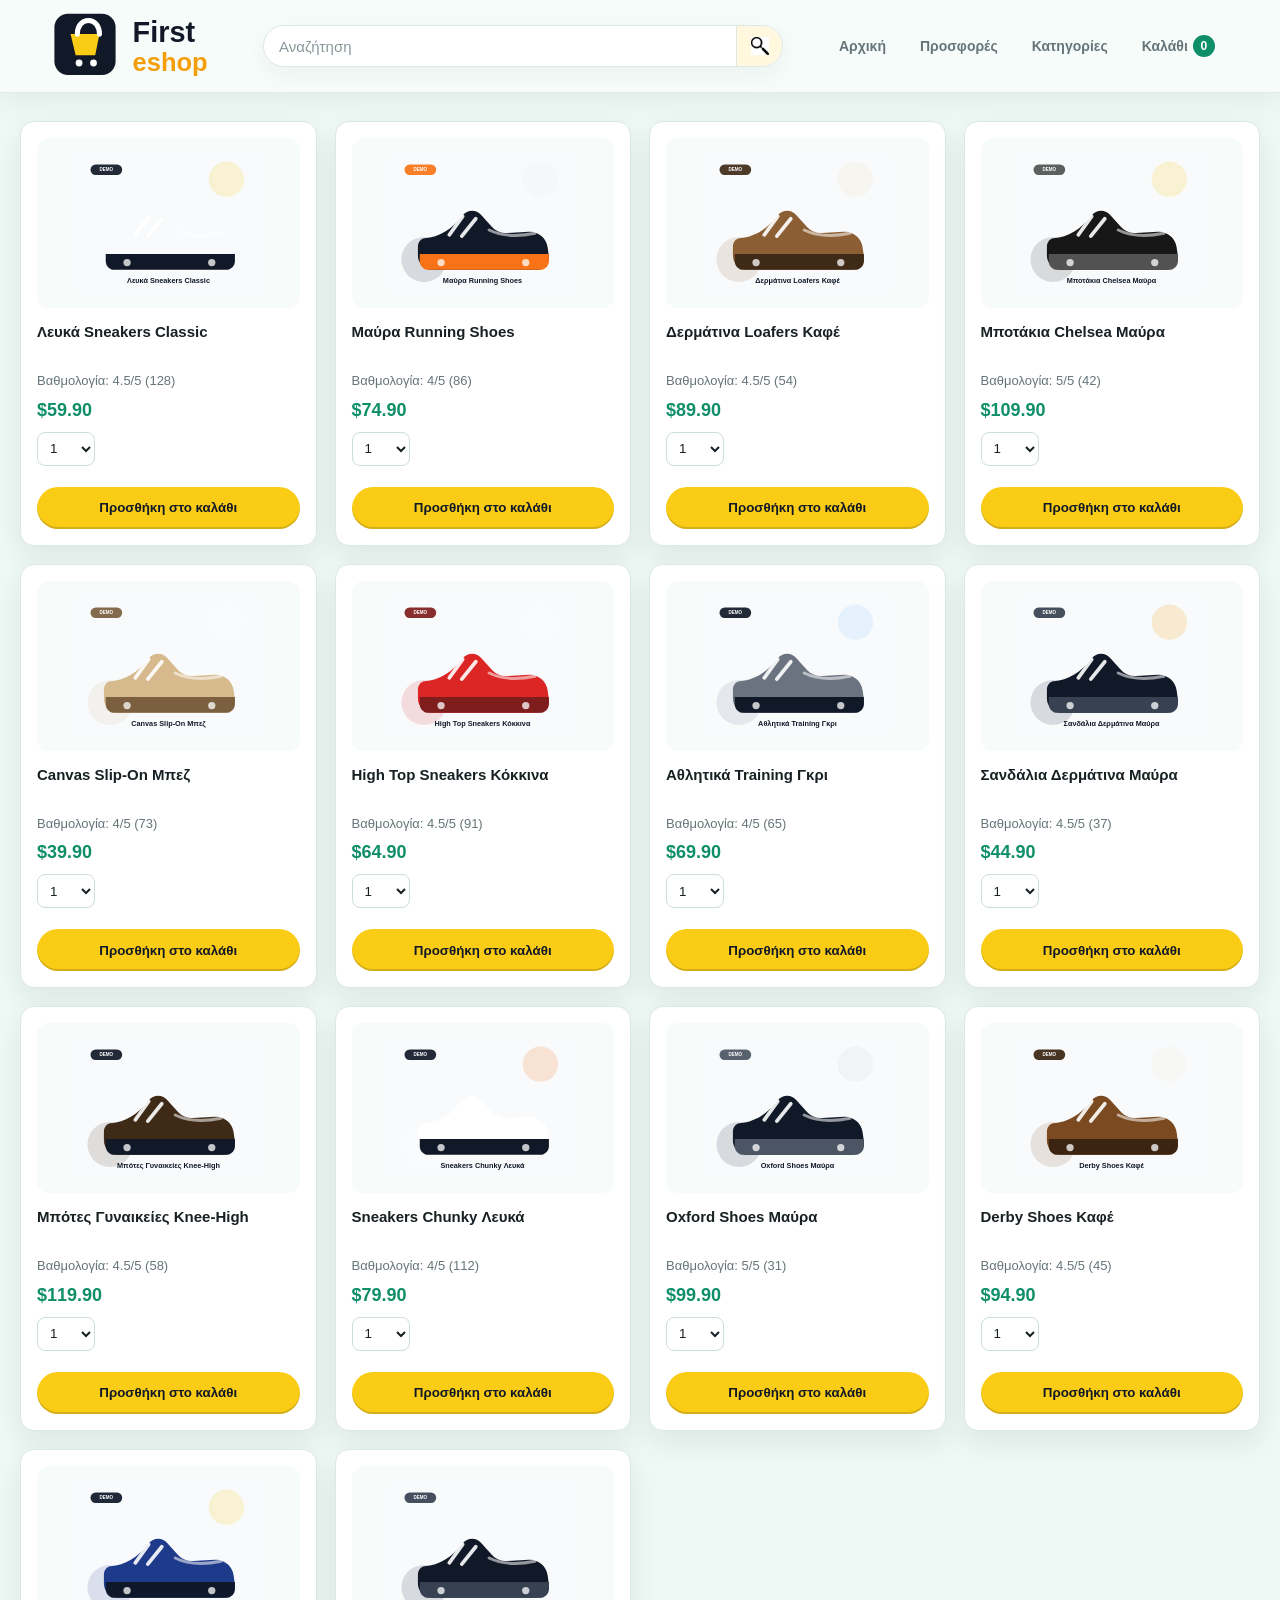
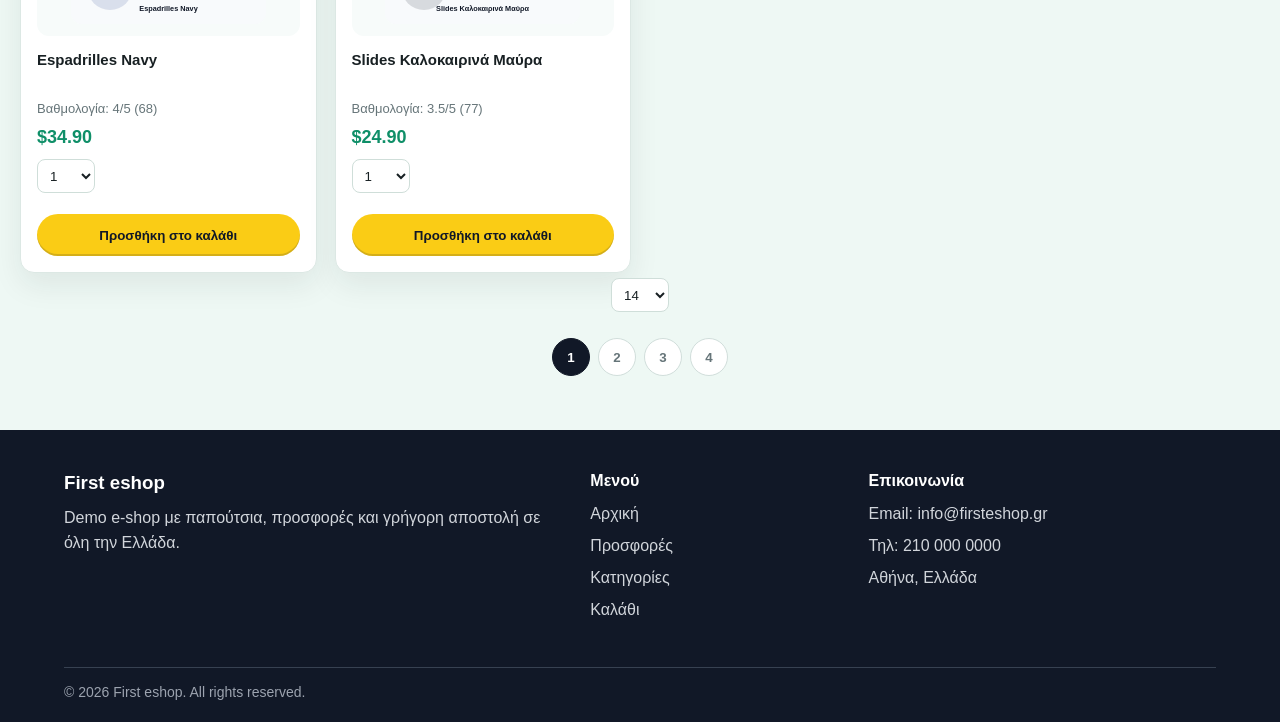
==== commit 8d55bc00: "23-6-2026 update" ====
--- a/html/index.html
+++ b/html/index.html
@@ -11,8 +11,12 @@
 
   <header class="site-header">
   </header>
+  <div class="products-grid"></div>
+  <div class="products-number-container">
+    
+  </div>
   
-  <div class="products-grid">
+  
   </div>
   <div class="pagination js-pagination"></div>
   <footer class="site-footer">
@@ -20,6 +24,7 @@
 
     <script src ="../scripts/header-footer.js"></script>
     <script src="../scripts/index.js" type="module"></script>
+    
 
 </body>
 </html>
--- a/styles/header.css
+++ b/styles/header.css
@@ -1,59 +1,28 @@
 :root {
-  --ink: #1f2528;
-  --muted: #667075;
-  --line: #d9dee0;
-  --paper: #fffaf7;
+  --ink: #182023;
+  --muted: #667579;
+  --line: #dde7e4;
+  --paper: #eef8f4;
   --surface: #ffffff;
-  --coal: #121719;
-  --coral: #d95546;
-  --sage: #6d9275;
-  --denim: #2f5c86;
-  --gold: #bd8b2f;
-  --shadow: 0 18px 45px rgba(31, 37, 40, 0.12);
-}
-
-.site-header{
-  display:flex;
-  align-items: center;
-  position: sticky;
-  background-color: rgb(215, 245, 250);
-  min-height: 72px;
-  justify-content: space-between;
-  padding-left: 1vw;
-  padding-right: 5vw;
-  top: 0;
-}
-
-.left-section-header{
-  display: flex;
-  align-items: center;
-  gap: 8px;
-}
-
-
-
-.main-nav{
-  display: flex;
-  gap:10px;
-}
-
-.main-nav a,
-.menu-toggle{
-  border-radius: 999px;
-  background: transparent;
-  cursor: pointer;
-  border: 1px solid transparent;
-  
-}
-.main-nav a:active{
-  outline: 2px solid red;
-  outline-offset: 3px;
-}
-
-.main-nav a {
-  padding: 10px 14px;
-  color: var(--muted);
-  font-weight: 700;
+  --surface-soft: #f7fbfa;
+  --coal: #111827;
+  --accent: #f5b301;
+  --accent-dark: #d99500;
+  --green: #0f8f68;
+  --shadow: 0 16px 40px rgba(24, 32, 35, 0.12);
+}
+
+html {
+  width: 100%;
+}
+
+body {
+  margin: 0;
+  width: 100%;
+  overflow-x: hidden;
+  color: #182023;
+  background: #eef8f4;
+  font-family: Arial, Helvetica, sans-serif;
 }
 
 * {
@@ -65,212 +34,295 @@
   text-decoration: none;
 }
 
-.logo{
-  width: 200px;
+.site-header {
+  position: sticky;
+  top: 0;
+  z-index: 100;
+  min-height: 76px;
+  display: flex;
+  align-items: center;
+  gap: 18px;
+  padding: 12px clamp(14px, 4vw, 54px);
+  background: rgba(247, 252, 250, 0.94);
+  border-bottom: 1px solid rgba(24, 32, 35, 0.08);
+  box-shadow: 0 8px 28px rgba(24, 32, 35, 0.06);
+  backdrop-filter: blur(14px);
+}
+
+.left-section-header {
+  display: flex;
+  align-items: center;
+  gap: 10px;
+  flex-shrink: 0;
+}
+
+.brand {
+  display: flex;
+  align-items: center;
+}
+
+.logo {
+  width: 170px;
   height: auto;
   display: block;
-  
-}
-
-.menu-toggle{
-  width: 44px;
-  height: 44px;
-  font-size: 24px;
-  display: flex;
+}
+
+.menu-toggle {
+  width: 42px;
+  height: 42px;
+  display: none;
   align-items: center;
   justify-content: center;
-}
-
-@media (max-width: 900px) {
-  .site-header {
-    padding-left: 12px;
-    padding-right: 12px;
-  }
-
-  .logo {
-    width: 150px;
-  }
-
-  .main-nav {
-    gap: 4px;
-    margin-right:10%;
-  }
-
-  .main-nav .nav1 {
-    display:none;
-  }
-}
-
-@media (max-width: 700px) {
-  .site-header {
-    min-height: 64px;
-    padding-left: 10px;
-    padding-right: 10px;
-  }
-
-  .logo {
-    width: 120px;
-  }
-
-  .menu-toggle {
-    width: 40px;
-    height: 40px;
-    font-size: 22px;
-  }
-
-  .main-nav {
-    gap: 2px;
-  }
-
-  .main-nav a {
-    padding: 7px 8px;
-    font-size: 12px;
-  }
-}
-
-@media (max-width: 575px) {
-  .site-header {
-    padding-left: 8px;
-    padding-right: 8px;
-  }
-
-  .logo {
-    width: 90px;
-  }
-
-  .main-nav {
-    display: flex;
-    gap: 2px;
-  }
-
-  .main-nav a {
-    font-size: 10px;
-    padding: 6px 4px;
-  }
-  
-}
-
-@media (max-width: 350px) {
-  .site-header {
-    padding-left: 6px;
-    padding-right: 6px;
-  }
-
-  .logo {
-    width: 78px;
-  }
-
-  .left-section-header {
-    gap: 4px;
-  }
-
-  .main-nav {
-    display: flex;
-    gap: 1px;
-  }
-
-  .main-nav a {
-    font-size: 9px;
-    padding: 5px 3px;
-  }
-
-  .cart-badge {
-    font-size: 9px;
-  }
-
-  .search-bar,.search-button{
-    display:none;
-  }
-}
-.search-box{
+  border: 1px solid var(--line);
+  border-radius: 999px;
+  color: var(--ink);
+  background: var(--surface);
+  cursor: pointer;
+  font-size: 22px;
+}
+
+.search-box {
   flex: 1;
-  max-width: 850px;
-  margin-left: 10px;
-  margin-right: 10px;
-  display: flex;
-}
-
-.search-bar{
- 
+  max-width: 520px;
+  min-width: 170px;
+  height: 42px;
+  display: flex;
+  align-items: stretch;
+  margin: 0 auto;
+  border: 1px solid var(--line);
+  border-radius: 999px;
+  overflow: hidden;
+  background: var(--surface);
+  box-shadow: 0 8px 24px rgba(24, 32, 35, 0.05);
+}
+
+.search-bar {
   flex: 1;
-  width: 0;
-  font-size: 16px;
-  height: 38px;
-  padding-left: 15px;
-  border: none;
-  border-top-left-radius: 4px;
-  border-bottom-left-radius: 4px;
-  border-top-right-radius: 0;
-  border-bottom-right-radius: 0
-}
-.search-button{
- background-color: white;
-  border: none;
-  width: 45px;
-  height: 38px;
-  border-top-right-radius: 4px;
-  border-bottom-right-radius: 4px;
+  min-width: 0;
+  height: 100%;
+  padding: 0 15px;
+  border: 0;
+  outline: 0;
+  color: var(--ink);
+  background: transparent;
+  font-size: 15px;
+}
+
+.search-bar::placeholder {
+  color: #8a989b;
+}
+
+.search-button {
+  width: 46px;
+  height: 100%;
   flex-shrink: 0;
-
-}
-
-
-.search-icon{
-  height: 38px;
-  padding-bottom: 1px;
+  display: flex;
+  align-items: center;
+  justify-content: center;
+  border: 0;
+  border-left: 1px solid var(--line);
+  background: #fff8df;
   cursor: pointer;
 }
 
-/*this is for the footer*/
+.search-button:hover {
+  background: #ffefb1;
+}
+
+.search-icon {
+  width: 18px;
+  height: 18px;
+  object-fit: contain;
+  display: block;
+}
+
+.main-nav {
+  display: flex;
+  align-items: center;
+  justify-content: flex-end;
+  gap: 6px;
+  flex-shrink: 0;
+}
+
+.main-nav a {
+  min-height: 38px;
+  display: inline-flex;
+  align-items: center;
+  justify-content: center;
+  padding: 0 13px;
+  border: 1px solid transparent;
+  border-radius: 999px;
+  color: var(--muted);
+  font-size: 14px;
+  font-weight: 800;
+  white-space: nowrap;
+}
+
+.main-nav a:hover,
+.main-nav a:focus-visible {
+  color: var(--ink);
+  background: var(--surface);
+  border-color: var(--line);
+  outline: none;
+}
+
+.js-cart-quantity {
+  display: inline-flex;
+  align-items: center;
+  justify-content: center;
+  min-width: 22px;
+  height: 22px;
+  margin-left: 5px;
+  padding: 0 7px;
+  border-radius: 999px;
+  color: #fff;
+  background: var(--green);
+  font-size: 12px;
+}
 
 .site-footer {
-  margin-top: 40px;
-  padding: 32px 5vw 18px;
-  background-color: #111827;
+  margin-top: 54px;
+  padding: 42px clamp(18px, 5vw, 72px) 22px;
+  display: grid;
+  grid-template-columns: 2fr 1fr 1.4fr;
+  gap: 30px;
   color: white;
-
-  display: grid;
-  grid-template-columns: 2fr 1fr 1.5fr;
-  gap: 24px;
+  background: #111827;
 }
 
 .footer-section h3,
 .footer-section h4 {
   margin: 0 0 12px;
-}
-
-.footer-section p {
-  margin: 6px 0;
+  color: #fff;
+}
+
+.footer-section p,
+.footer-section a {
+  margin: 7px 0;
   color: #d1d5db;
-  line-height: 1.5;
+  line-height: 1.55;
 }
 
 .footer-section a {
   display: block;
-  margin: 6px 0;
-  color: #d1d5db;
-  text-decoration: none;
 }
 
 .footer-section a:hover {
-  color: #facc15;
+  color: var(--accent);
 }
 
 .footer-bottom {
   grid-column: 1 / -1;
+  margin-top: 8px;
+  padding-top: 16px;
   border-top: 1px solid #374151;
-  padding-top: 14px;
-  margin-top: 8px;
   color: #9ca3af;
   font-size: 14px;
 }
 
 .footer-bottom p {
   margin: 0;
+}
+
+@media (max-width: 1050px) {
+  .site-header {
+    gap: 12px;
+    padding-left: 14px;
+    padding-right: 14px;
+  }
+
+  .logo {
+    width: 145px;
+  }
+
+  .main-nav a {
+    padding: 0 9px;
+    font-size: 13px;
+  }
+}
+
+@media (max-width: 780px) {
+  .site-header {
+    flex-wrap: wrap;
+  }
+
+  .left-section-header {
+    order: 1;
+  }
+
+  .main-nav {
+    order: 2;
+    margin-left: auto;
+  }
+
+  .search-box {
+    order: 3;
+    flex-basis: 100%;
+    max-width: none;
+    margin: 2px 0 0;
+  }
+
+  .logo {
+    width: 128px;
+  }
+}
+
+@media (max-width: 560px) {
+  .site-header {
+    min-height: 68px;
+    gap: 8px;
+  }
+
+  .logo {
+    width: 112px;
+  }
+
+  .menu-toggle {
+    display: flex;
+  }
+
+  .main-nav .nav1 {
+    display: none;
+  }
+
+  .main-nav a {
+    min-height: 34px;
+    padding: 0 8px;
+    font-size: 12px;
+  }
+
+  .search-box {
+    height: 38px;
+  }
+}
+
+@media (max-width: 380px) {
+  .logo {
+    width: 98px;
+  }
+
+  .menu-toggle {
+    width: 36px;
+    height: 36px;
+    font-size: 19px;
+  }
+
+  .main-nav a {
+    font-size: 11px;
+    padding: 0 6px;
+  }
+
+  .search-box {
+    min-width: 0;
+  }
+
+  .site-footer {
+    grid-template-columns: 1fr;
+  }
 }
 
 @media (max-width: 700px) {
   .site-footer {
     grid-template-columns: 1fr;
   }
-}+}
--- a/styles/index.css
+++ b/styles/index.css
@@ -1,140 +1,232 @@
 body {
   margin: 0;
-  background-color: rgba(0, 128, 96, 0.217);
-  
+  color: #182023;
+  background: #eef8f4;
+  font-family: Arial, Helvetica, sans-serif;
+}
+
+
+body {
+  width: 100%;
+  overflow-x: hidden;
 }
 
 .products-grid {
+  width: min(1240px, calc(100% - 32px));
+  margin: 28px auto 0;
   display: grid;
-  grid-template-columns: repeat(8, 1fr);
-  width: 90%;
-  background-color: white;
-  margin: 0 auto;
-  border-radius: 20px;
+  grid-template-columns: repeat(4, minmax(0, 1fr));
+  gap: 18px;
+}
+
+.product-container {
+  min-width: 0;
+  min-height: 100%;
+  display: flex;
+  flex-direction: column;
+  gap: 10px;
+  padding: 16px;
+  border: 1px solid #dce8e4;
+  border-radius: 14px;
+  background: #ffffff;
+  box-shadow: 0 12px 30px rgba(24, 32, 35, 0.08);
+  transition: transform 160ms ease, box-shadow 160ms ease, border-color 160ms ease;
+}
+
+.product-container:hover {
+  transform: translateY(-3px);
+  border-color: #bfd9d1;
+  box-shadow: 0 18px 42px rgba(24, 32, 35, 0.13);
+}
+
+.product-image-container {
+  height: 170px;
+  display: flex;
+  justify-content: center;
+  align-items: center;
+  padding: 12px;
+  margin-bottom: 4px;
+  border-radius: 12px;
+  background: #f7fbfa;
+}
+
+.product-image {
   max-width: 100%;
-}
-
-@media (max-width: 2000px) {
+  max-height: 100%;
+  display: block;
+  object-fit: contain;
+}
+
+.product-name {
+  min-height: 40px;
+  color: #182023;
+  font-size: 15px;
+  font-weight: 800;
+  line-height: 1.3;
+}
+
+.limit-text-to-2-lines {
+  display: -webkit-box;
+  -webkit-line-clamp: 2;
+  -webkit-box-orient: vertical;
+  overflow: hidden;
+}
+
+.product-rating-container {
+  color: #667579;
+  font-size: 13px;
+  line-height: 1.35;
+}
+
+.product-price {
+  color: #0f8f68;
+  font-size: 18px;
+  font-weight: 900;
+}
+
+.product-quantity-container {
+  display: flex;
+  align-items: center;
+  justify-content: space-between;
+  gap: 10px;
+  min-height: 36px;
+}
+
+.js-quantity-selector , .products-number{
+  height: 34px;
+  min-width: 58px;
+  padding: 0 8px;
+  border: 1px solid #cfded9;
+  border-radius: 8px;
+  color: #182023;
+  background: #ffffff;
+  cursor: pointer;
+}
+
+.added-to-cart {
+  min-height: 28px;
+  margin-left: auto;
+}
+
+.added-icon {
+  width: 118px;
+  height: auto;
+  display: block;
+}
+
+.added-to-cart-inactive {
+  visibility: hidden;
+}
+
+.added-to-cart-active {
+  visibility: visible;
+}
+
+.product-spacer {
+  flex: 1;
+}
+
+.add-to-cart-button,
+.button-primary {
+  width: 100%;
+  min-height: 42px;
+  border: 0;
+  border-radius: 999px;
+  color: #111827;
+  background: #facc15;
+  cursor: pointer;
+  font-weight: 900;
+  box-shadow: inset 0 -2px 0 rgba(17, 24, 39, 0.16);
+}
+
+.add-to-cart-button:hover,
+.button-primary:hover {
+  background: #f5b301;
+}
+
+.add-to-cart-button:active,
+.button-primary:active {
+  transform: translateY(1px);
+  box-shadow: none;
+}
+
+.pagination {
+  width: min(1240px, calc(100% - 32px));
+  margin: 26px auto 0;
+  display: flex;
+  justify-content: center;
+  align-items: center;
+  gap: 8px;
+  flex-wrap: wrap;
+}
+
+.pagination-button {
+  width: 38px;
+  height: 38px;
+  border: 1px solid #d1dedb;
+  border-radius: 999px;
+  color: #667579;
+  background: #ffffff;
+  cursor: pointer;
+  font-weight: 800;
+}
+
+.pagination-button:hover {
+  color: #182023;
+  border-color: #9fbab2;
+}
+
+.pagination-button.active {
+  color: #ffffff;
+  background: #111827;
+  border-color: #111827;
+}
+
+@media (max-width: 1120px) {
   .products-grid {
-    grid-template-columns: repeat(7, 1fr);
-    
-  }
-}
-
-/* This @media means when the screen width is 1600px or
-   less, we will divide the grid into 6 columns. */
-@media (max-width: 1600px) {
-  .products-grid {
-    grid-template-columns: repeat(6, 1fr);
-    
-  }
-}
-
-@media (max-width: 1300px) {
-  .products-grid {
-    grid-template-columns: repeat(5, 1fr);
-    
-  }
-}
-
-@media (max-width: 1000px) {
-  .products-grid {
-    grid-template-columns: repeat(4, 1fr);
-    
+    grid-template-columns: repeat(3, minmax(0, 1fr));
   }
 }
 
 @media (max-width: 800px) {
   .products-grid {
-    grid-template-columns: repeat(3, 1fr);
-    
-  }
-}
-
-@media (max-width: 575px) {
-  .products-grid {
-    grid-template-columns: repeat(2, 1fr);
-    
-  }
-}
-
-@media (max-width: 450px) {
+    grid-template-columns: repeat(2, minmax(0, 1fr));
+    width: min(100% - 20px, 680px);
+    gap: 12px;
+  }
+
+  .product-container {
+    padding: 12px;
+    border-radius: 12px;
+  }
+
+  .product-image-container {
+    height: 145px;
+  }
+}
+
+@media (max-width: 470px) {
   .products-grid {
     grid-template-columns: 1fr;
-    
-  }
-}
-
-.product-container{
-  padding-top: 40px;
-  padding-bottom: 25px;
-  padding-left: 25px;
-  padding-right: 25px;
-
-   
-  border-bottom: 1px solid rgb(231, 231, 231);
-
-  display: flex;
-  flex-direction: column;
-  gap:5px;
-}
-
-.product-image-container {
-  display: flex;
+    width: calc(100% - 18px);
+  }
+
+  .product-container {
+    padding: 14px;
+  }
+
+  .product-image-container {
+    height: 170px;
+  }
+
+  .product-name {
+    min-height: 0;
+  }
+}
+
+.products-number-container{
+  display:flex;
   justify-content: center;
   align-items: center;
-
-  height: 180px;
-  margin-bottom: 20px;
- 
-}
-
-.product-image {
-  /* Images will overflow their container by default. To
-    prevent this, we set max-width and max-height to 100%
-    so they stay inside their container. */
-  max-width: 100%;
-  max-height: 100%;
-}
-
-.added-icon {
-  width: 90px;
-  height: auto;
-  margin-right:0px;
-  
-}
-
-.added-to-cart-inactive{
-  display: none;
-}
-
-.added-to-cart-active{
-  display:block;
-}
-
-.product-quantity-container{
-  display:flex;
-  gap: 10px;
-}
-
-.pagination{
-  display: flex;
-  width:max-width;
-  justify-content: center;
-  align-items: center;
-  height:50px;
-  gap:10px;
-}
-
-.pagination-button{
-   width: 36px;
-  height: 36px;
-  border: 1px solid #d1d5db;
-  background: white;
-  cursor: pointer;
-}
-
-.pagination-button.active {
-  background: #111827;
-  color: white;
+  margin-top: 5px;
 }
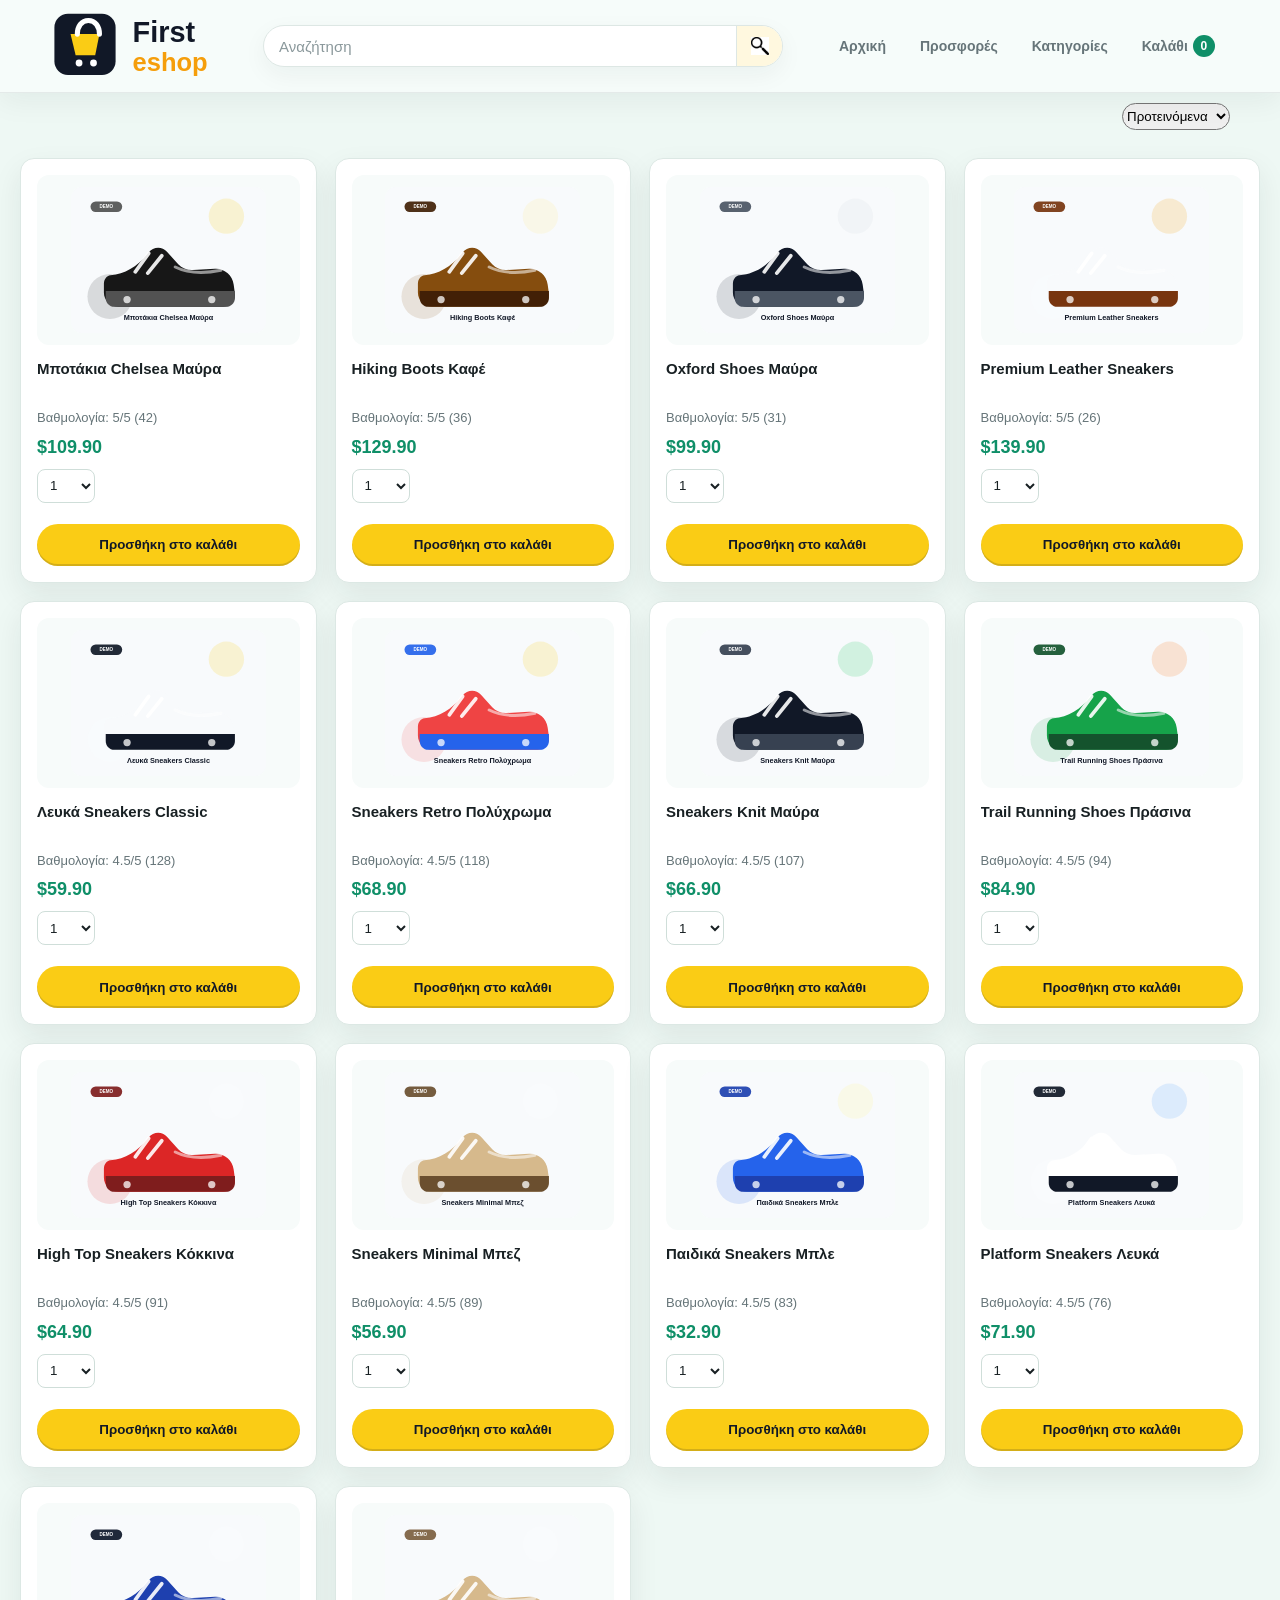
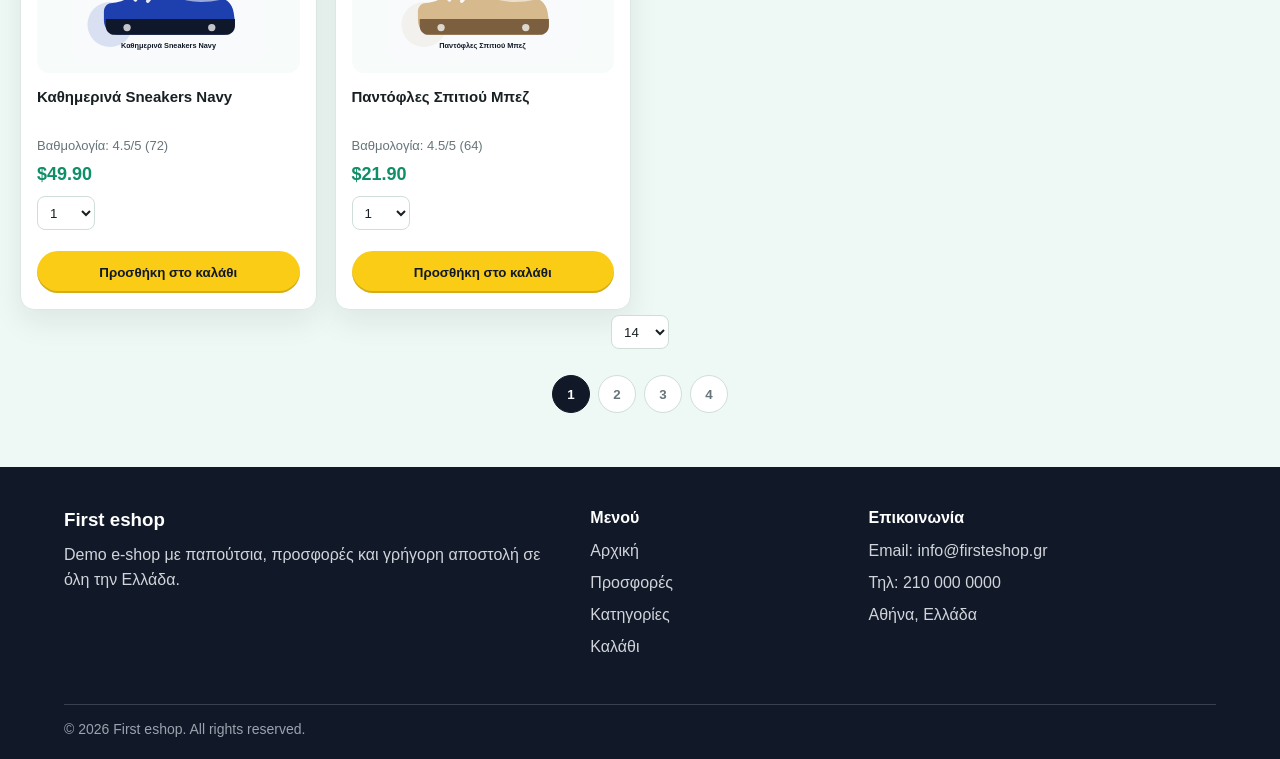
==== commit 2888a09a: "24-6-26 update" ====
--- a/html/index.html
+++ b/html/index.html
@@ -11,11 +11,9 @@
 
   <header class="site-header">
   </header>
+  <div class="filter-container filter-container-js"></div>
   <div class="products-grid"></div>
-  <div class="products-number-container">
-    
-  </div>
-  
+  <div class="products-number-container"></div>
   
   </div>
   <div class="pagination js-pagination"></div>
--- a/styles/index.css
+++ b/styles/index.css
@@ -229,4 +229,19 @@
   justify-content: center;
   align-items: center;
   margin-top: 5px;
-}+}
+
+.filter-container{
+  display: flex;
+  justify-content: right;
+  align-items: center;
+  margin-top: 10px;
+  margin-right: 50px;
+}
+.selector-filter{
+  display: flex;
+  justify-content: center;
+  border-radius: 500px;
+  width: auto;
+  height: 27px;
+}
